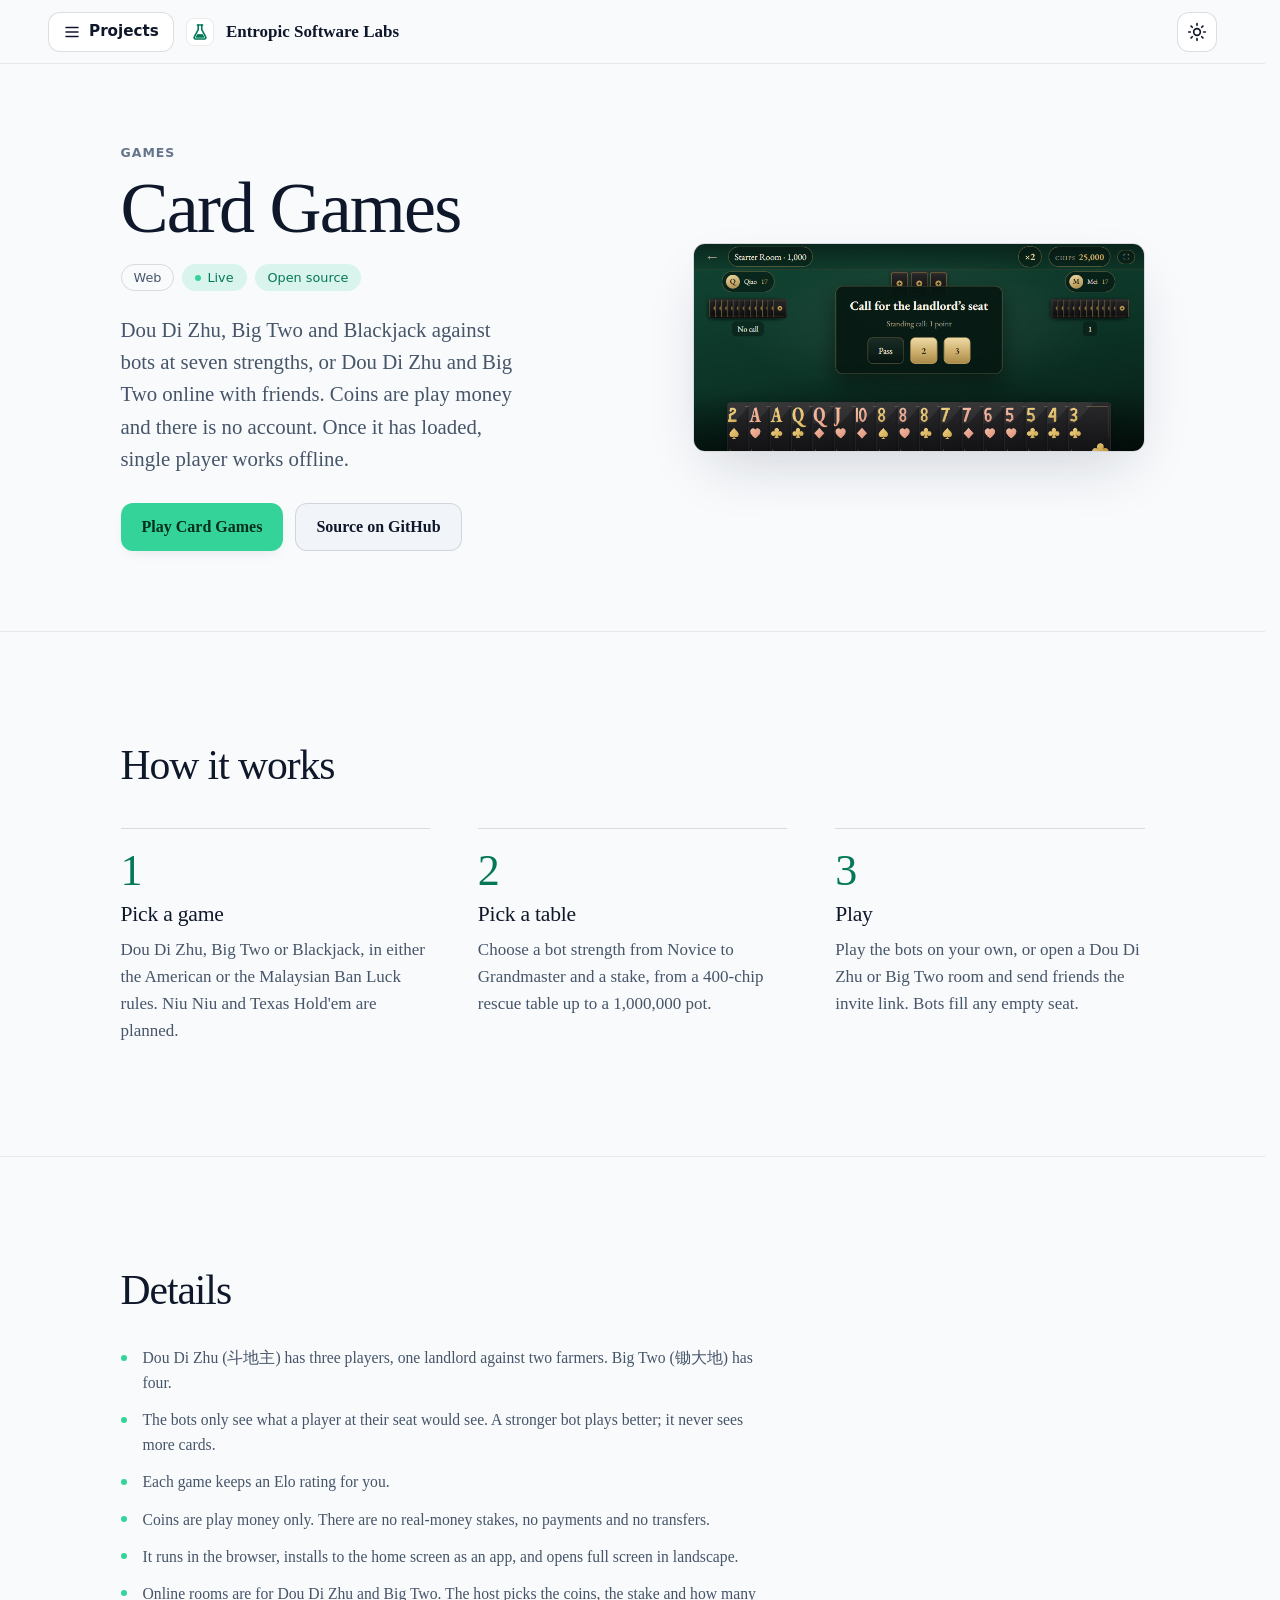
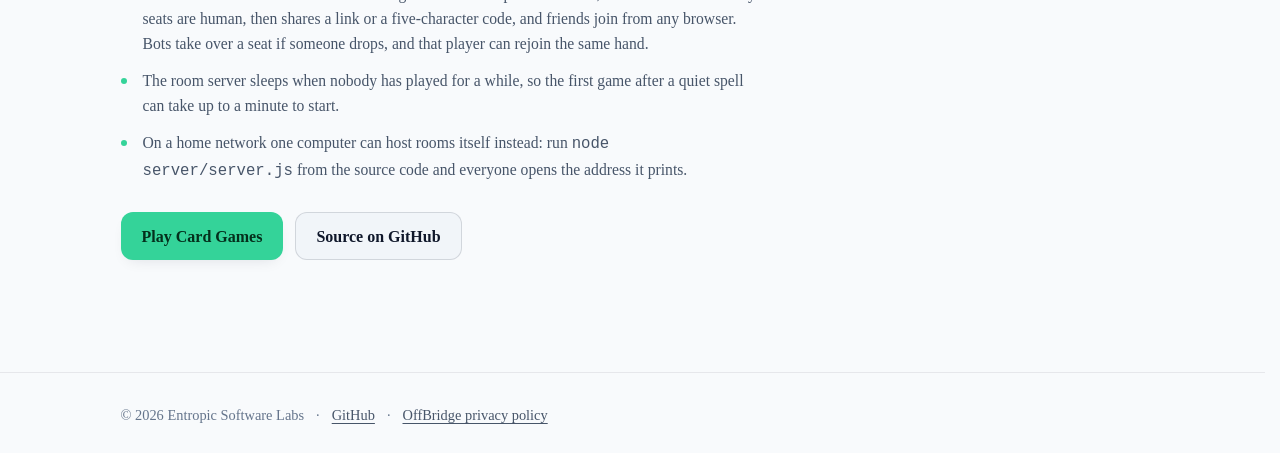
==== card-games/index.html @ dccf4ad2 "Add Projects drawer, source badges and MIF Finance page The topbar's four hardcoded app links are re" ====
<!doctype html>
<html lang="en">
<head>
  <meta charset="utf-8">
  <meta name="viewport" content="width=device-width, initial-scale=1">
  <title>Card Games &middot; Entropic Software Labs</title>
  <meta name="description" content="Card Games is a web app with Dou Di Zhu, Big Two and Blackjack against bots at seven strengths, plus online rooms for Dou Di Zhu and Big Two. Play-money coins, no account, and it installs to your home screen.">
  <meta name="color-scheme" content="dark light">
  <meta name="theme-color" content="#141414" media="(prefers-color-scheme: dark)">
  <meta name="theme-color" content="#F8FAFC" media="(prefers-color-scheme: light)">
  <link rel="canonical" href="https://entropicsoftwarelabs.com/card-games/">
  <meta property="og:title" content="Card Games &middot; Entropic Software Labs">
  <meta property="og:description" content="Dou Di Zhu, Big Two and Blackjack against bots, or online with friends. Play-money coins and no account.">
  <meta property="og:url" content="https://entropicsoftwarelabs.com/card-games/">
  <link rel="icon" href="/assets/favicon.svg?v=2" type="image/svg+xml">
  <script src="/js/theme.js"></script>
  <link rel="stylesheet" href="/css/site.css">
  <script src="/js/site.js" defer></script>
  <script src="/js/nav.js" defer></script>
</head>
<body>
  <a class="skip-link" href="#content">Skip to content</a>
  <div class="topbar">
    <div class="container topbar-inner">
      <a class="menu-btn" id="menu-btn" href="/#apps">
        <svg viewBox="0 0 24 24" fill="none" stroke="currentColor" stroke-width="2" stroke-linecap="round" stroke-linejoin="round" aria-hidden="true" focusable="false"><path d="M4 6h16M4 12h16M4 18h16"/></svg>
        <span class="menu-label">Projects</span>
      </a>
      <a class="brand" href="/">
        <span class="mark" aria-hidden="true">
          <svg viewBox="76 82 360 360" fill="none" stroke="currentColor" stroke-width="36" stroke-linecap="round" stroke-linejoin="round" focusable="false">
            <mask id="mark-liquid"><path d="M216 104v104L128 372a32 32 0 0 0 28 48h200a32 32 0 0 0 28-48L296 208V104z" fill="#fff" stroke="none"/><path d="M216 104v104L128 372a32 32 0 0 0 28 48h200a32 32 0 0 0 28-48L296 208V104" stroke="#000" stroke-width="60"/></mask>
            <rect x="0" y="310" width="512" height="202" fill="currentColor" stroke="none" mask="url(#mark-liquid)"/>
            <path d="M216 104v104L128 372a32 32 0 0 0 28 48h200a32 32 0 0 0 28-48L296 208V104"/>
            <path d="M196 104h120"/>
          </svg>
        </span>
        <span class="brand-text"><span class="brand-short">Entropic</span><span class="brand-rest"> Software Labs</span></span>
      </a>
      <div class="topbar-actions">
        <button class="theme-toggle" id="theme-toggle" type="button" aria-label="Switch to light theme">
          <svg class="icon-sun on-light" viewBox="0 0 24 24" fill="none" stroke="currentColor" stroke-width="2" stroke-linecap="round" stroke-linejoin="round" aria-hidden="true" focusable="false">
            <circle cx="12" cy="12" r="4"/>
            <path d="M12 2v2M12 20v2M4.93 4.93l1.41 1.41M17.66 17.66l1.41 1.41M2 12h2M20 12h2M4.93 19.07l1.41-1.41M17.66 6.34l1.41-1.41"/>
          </svg>
          <svg class="icon-moon on-dark" viewBox="0 0 24 24" fill="none" stroke="currentColor" stroke-width="2" stroke-linecap="round" stroke-linejoin="round" aria-hidden="true" focusable="false">
            <path d="M21 12.8A9 9 0 1 1 11.2 3a7 7 0 0 0 9.8 9.8z"/>
          </svg>
        </button>
      </div>
    </div>
  </div>

  <header class="hero product-hero" id="content">
    <div class="container">
      <div class="project-text">
        <span class="cat-label">Games</span>
        <h1>Card Games</h1>
        <div class="chips">
          <span class="chip">Web</span>
          <span class="chip chip-status chip-live">Live</span>
          <a class="chip chip-status chip-link" href="https://github.com/josephting1105123/Card-Games" rel="noopener">Open source</a>
        </div>
        <p class="lead">Dou Di Zhu, Big Two and Blackjack against bots at seven strengths, or Dou Di Zhu and Big Two online with friends. Coins are play money and there is no account. Once it has loaded, single player works offline.</p>
        <div class="actions">
          <a class="btn btn-primary" href="https://josephting1105123.github.io/Card-Games/" rel="noopener">Play Card Games</a>
          <a class="btn btn-secondary" href="https://github.com/josephting1105123/Card-Games" rel="noopener">Source on GitHub</a>
        </div>
      </div>
      <div class="media media-landscape">
        <img class="landscape-shot" src="/assets/shots/card-games-table.png" width="844" height="390" alt="A Dou Di Zhu hand at phone size: the bid panel over the felt, two opponents' card backs and the player's 17 cards">
      </div>
    </div>
  </header>

  <main>
    <section class="steps">
      <div class="container">
        <h2>How it works</h2>
        <ol class="steps-list">
          <li>
            <h3>Pick a game</h3>
            <p>Dou Di Zhu, Big Two or Blackjack, in either the American or the Malaysian Ban Luck rules. Niu Niu and Texas Hold'em are planned.</p>
          </li>
          <li>
            <h3>Pick a table</h3>
            <p>Choose a bot strength from Novice to Grandmaster and a stake, from a 400-chip rescue table up to a 1,000,000 pot.</p>
          </li>
          <li>
            <h3>Play</h3>
            <p>Play the bots on your own, or open a Dou Di Zhu or Big Two room and send friends the invite link. Bots fill any empty seat.</p>
          </li>
        </ol>
      </div>
    </section>

    <section class="detail">
      <div class="container">
        <h2>Details</h2>
        <ul class="facts">
          <li>Dou Di Zhu (斗地主) has three players, one landlord against two farmers. Big Two (锄大地) has four.</li>
          <li>The bots only see what a player at their seat would see. A stronger bot plays better; it never sees more cards.</li>
          <li>Each game keeps an Elo rating for you.</li>
          <li>Coins are play money only. There are no real-money stakes, no payments and no transfers.</li>
          <li>It runs in the browser, installs to the home screen as an app, and opens full screen in landscape.</li>
          <li>Online rooms are for Dou Di Zhu and Big Two. The host picks the coins, the stake and how many seats are human, then shares a link or a five-character code, and friends join from any browser. Bots take over a seat if someone drops, and that player can rejoin the same hand.</li>
          <li>The room server sleeps when nobody has played for a while, so the first game after a quiet spell can take up to a minute to start.</li>
          <li>On a home network one computer can host rooms itself instead: run <code>node server/server.js</code> from the source code and everyone opens the address it prints.</li>
        </ul>
        <div class="actions">
          <a class="btn btn-primary" href="https://josephting1105123.github.io/Card-Games/" rel="noopener">Play Card Games</a>
          <a class="btn btn-secondary" href="https://github.com/josephting1105123/Card-Games" rel="noopener">Source on GitHub</a>
        </div>
      </div>
    </section>
  </main>

  <footer class="footer">
    <div class="container footer-inner">
      <p>&copy; <span id="year">2026</span> Entropic Software Labs</p>
      <span aria-hidden="true">&middot;</span>
      <a href="https://github.com/josephting1105123" rel="noopener">GitHub</a>
      <span aria-hidden="true">&middot;</span>
      <a href="https://offbridge.app/privacy.html" rel="noopener">OffBridge privacy policy</a>
    </div>
  </footer>
</body>
</html>
---- css/site.css ----
/* Entropic Software Labs. Tokens match offbridge.app: dark first, light by OS or toggle. */

:root {
  color-scheme: dark;
  --bg: #141414;
  --card: #1F1F1F;
  --surface: #2A2A2A;
  --text: #F5F5F5;
  --text-2: #A3A3A3;
  --text-3: #909090;
  --hairline: rgba(255, 255, 255, .08);
  --hairline-strong: rgba(255, 255, 255, .14);
  --accent: #22C55E;
  --accent-text: #4ADE88;
  --accent-on: #06210F;
  --accent-muted: rgba(34, 197, 94, .14);
  --warn: #FBBF24;
  --shadow-btn: 0 6px 16px -8px rgba(0, 0, 0, .55);
  --shadow-shot: 0 24px 60px -16px rgba(0, 0, 0, .7);

  --r-sm: 8px;
  --r-md: 12px;
  --r-lg: 16px;
  --r-pill: 999px;
  --gutter: clamp(16px, 5vw, 48px);
  --section: clamp(4rem, 3rem + 5vw, 7rem);
  --serif: "Noto Serif", Georgia, "Times New Roman", Times, "Liberation Serif", serif;
  --sans: system-ui, -apple-system, "Segoe UI", Roboto, "Helvetica Neue", Arial, sans-serif;
}

@media (prefers-color-scheme: light) {
  :root:not([data-theme="dark"]) {
    color-scheme: light;
    --bg: #F8FAFC;
    --card: #FFFFFF;
    --surface: #F1F5F9;
    --text: #0F172A;
    --text-2: #475569;
    --text-3: #64748B;
    --hairline: rgba(15, 23, 42, .08);
    --hairline-strong: rgba(15, 23, 42, .14);
    --accent: #34D399;
    --accent-text: #047857;
    --accent-on: #042F1C;
    --accent-muted: rgba(52, 211, 153, .16);
    --warn: #B45309;
    --shadow-btn: 0 6px 16px -8px rgba(15, 23, 42, .14);
    --shadow-shot: 0 24px 60px -16px rgba(15, 23, 42, .18);
  }
}

:root[data-theme="light"] {
  color-scheme: light;
  --bg: #F8FAFC;
  --card: #FFFFFF;
  --surface: #F1F5F9;
  --text: #0F172A;
  --text-2: #475569;
  --text-3: #64748B;
  --hairline: rgba(15, 23, 42, .08);
  --hairline-strong: rgba(15, 23, 42, .14);
  --accent: #34D399;
  --accent-text: #047857;
  --accent-on: #042F1C;
  --accent-muted: rgba(52, 211, 153, .16);
  --warn: #B45309;
  --shadow-btn: 0 6px 16px -8px rgba(15, 23, 42, .14);
  --shadow-shot: 0 24px 60px -16px rgba(15, 23, 42, .18);
}

/* Theme-dependent elements: show only the one that matches the active theme. */
.on-dark { display: block; }
.on-light { display: none; }

@media (prefers-color-scheme: light) {
  :root:not([data-theme="dark"]) .on-dark { display: none; }
  :root:not([data-theme="dark"]) .on-light { display: block; }
}

:root[data-theme="light"] .on-dark { display: none; }
:root[data-theme="light"] .on-light { display: block; }

/* Base */
*, *::before, *::after { box-sizing: border-box; }

html {
  -webkit-text-size-adjust: 100%;
  text-size-adjust: 100%;
  scrollbar-color: var(--surface) var(--bg);
  scrollbar-gutter: stable;
}

::selection {
  background: var(--accent);
  color: var(--accent-on);
}

@media (prefers-reduced-motion: no-preference) {
  html { scroll-behavior: smooth; }
}

body {
  margin: 0;
  background: var(--bg);
  color: var(--text);
  font-family: var(--serif);
  font-size: 17px;
  line-height: 1.6;
  overflow-x: hidden;
  -webkit-font-smoothing: antialiased;
}

img, svg { max-width: 100%; }
img { height: auto; }

h1, h2, h3 {
  margin: 0;
  font-weight: 400;
  letter-spacing: -0.025em;
  line-height: 1.05;
}

h1 { font-size: clamp(2.4rem, 1.2rem + 5vw, 4.5rem); }
h2 { font-size: clamp(1.8rem, 1.3rem + 2vw, 2.6rem); }

p { margin: 0; }

a {
  color: var(--accent-text);
  text-underline-offset: 3px;
}

:focus-visible {
  outline: 2px solid var(--accent-text);
  outline-offset: 2px;
}

.container {
  width: 100%;
  max-width: 1120px;
  margin-inline: auto;
  padding-inline: var(--gutter);
}

.sr-only {
  position: absolute;
  width: 1px;
  height: 1px;
  margin: -1px;
  padding: 0;
  overflow: hidden;
  clip: rect(0, 0, 0, 0);
  white-space: nowrap;
  border: 0;
}

/* Top bar */
.topbar {
  position: sticky;
  top: 0;
  z-index: 10;
  height: 64px;
  background: var(--bg);
  border-bottom: 1px solid var(--hairline);
}

.topbar-inner {
  height: 100%;
  display: flex;
  align-items: center;
  justify-content: space-between;
  gap: 12px;
}

/* The bar spans the window; content below stays at 1120px. */
.topbar-inner.container { max-width: none; }

.brand {
  display: inline-flex;
  align-items: center;
  gap: 12px;
  min-height: 44px;
  margin-right: auto;
  color: var(--text);
  text-decoration: none;
  font-weight: 700;
  white-space: nowrap;
}

.mark {
  width: 28px;
  height: 28px;
  flex: none;
  display: inline-flex;
  align-items: center;
  justify-content: center;
  background: var(--card);
  border: 1px solid var(--hairline);
  border-radius: var(--r-sm);
  color: var(--accent-text);
}

.mark svg { width: 16px; height: 16px; display: block; }

/* The wordmark shortens on narrow phones, where the menu button and theme toggle leave no room for it. */
@media (max-width: 519px) {
  .brand-rest { display: none; }
}

.topbar-actions {
  display: flex;
  align-items: center;
  gap: 4px;
}

/* Skip link: first focusable thing on the page. */
.skip-link {
  position: absolute;
  left: 12px;
  top: -100px;
  z-index: 20;
  padding: 10px 16px;
  background: var(--card);
  color: var(--text);
  border: 1px solid var(--hairline-strong);
  border-radius: var(--r-md);
  font-family: var(--sans);
  text-decoration: none;
}

.skip-link:focus { top: 12px; }

/* Menu button: opens the Projects drawer (js/nav.js), or follows its link to /#apps without JS. */
.menu-btn {
  position: relative;
  display: inline-flex;
  align-items: center;
  gap: 8px;
  min-height: 40px;
  padding: 0 14px;
  background: var(--card);
  color: var(--text);
  border: 1px solid var(--hairline-strong);
  border-radius: var(--r-md);
  font-family: var(--sans);
  font-size: .95rem;
  font-weight: 600;
  text-decoration: none;
}

/* Extends the hit area to 44px without changing the 40px look. */
.menu-btn::before {
  content: "";
  position: absolute;
  inset: -2px;
}

.menu-btn:hover { background: var(--surface); }

.menu-btn svg {
  width: 18px;
  height: 18px;
  flex: none;
}

@media (max-width: 519px) {
  .menu-btn {
    width: 40px;
    padding: 0;
    justify-content: center;
  }

  /* Visually hidden, still the accessible name. */
  .menu-label {
    position: absolute;
    width: 1px;
    height: 1px;
    margin: -1px;
    padding: 0;
    overflow: hidden;
    clip: rect(0, 0, 0, 0);
    white-space: nowrap;
    border: 0;
  }
}

.theme-toggle {
  position: relative;
  width: 40px;
  height: 40px;
  padding: 0;
  display: inline-flex;
  align-items: center;
  justify-content: center;
  background: var(--card);
  color: var(--text);
  border: 1px solid var(--hairline-strong);
  border-radius: var(--r-md);
  cursor: pointer;
}

/* Extends the hit area to 44px without changing the 40px look. */
.theme-toggle::before {
  content: "";
  position: absolute;
  inset: -2px;
}

.theme-toggle:hover { background: var(--surface); }

.theme-toggle svg {
  width: 20px;
  height: 20px;
}

/* Projects drawer: built by js/nav.js. */
html.drawer-open body { overflow: hidden; }

dialog.drawer {
  position: fixed;
  inset: 0 auto 0 0;
  margin: 0;
  width: min(360px, calc(100vw - 48px));
  height: 100%;
  max-height: none;
  max-width: none;
  padding: 0;
  border: 0;
  border-right: 1px solid var(--hairline-strong);
  background: var(--bg);
  color: var(--text);
  transform: translateX(-100%);
  transition: transform 280ms cubic-bezier(.16, 1, .3, 1);
  overflow-y: auto;
  overscroll-behavior: contain;
}

dialog.drawer[open] {
  display: flex;
  flex-direction: column;
}

.drawer.open { transform: none; }

.drawer::backdrop {
  background: rgba(0, 0, 0, .55);
  opacity: 0;
  transition: opacity 280ms;
}

.drawer.open::backdrop { opacity: 1; }

.drawer-head {
  display: flex;
  align-items: center;
  justify-content: space-between;
  padding: 16px 20px;
  border-bottom: 1px solid var(--hairline);
}

.drawer-head h2 { font-size: 1.5rem; }

.drawer-close {
  position: relative;
  width: 40px;
  height: 40px;
  padding: 0;
  display: inline-flex;
  align-items: center;
  justify-content: center;
  background: var(--card);
  color: var(--text);
  border: 1px solid var(--hairline-strong);
  border-radius: var(--r-md);
  cursor: pointer;
}

.drawer-close::before {
  content: "";
  position: absolute;
  inset: -2px;
}

.drawer-close:hover { background: var(--surface); }

.drawer-close svg {
  width: 20px;
  height: 20px;
}

/* Category / Platform switch: the thumb slides with data-view, no JS needed for the motion. */
.view-switch {
  position: relative;
  display: grid;
  grid-template-columns: 1fr 1fr;
  margin: 16px 20px 4px;
  padding: 4px;
  background: var(--surface);
  border-radius: var(--r-pill);
}

.view-switch::before {
  content: "";
  position: absolute;
  top: 4px;
  bottom: 4px;
  left: 4px;
  width: calc(50% - 4px);
  background: var(--card);
  border: 1px solid var(--hairline-strong);
  border-radius: var(--r-pill);
  transition: transform 250ms cubic-bezier(.16, 1, .3, 1);
}

.view-switch[data-view="platform"]::before { transform: translateX(100%); }

.view-switch button {
  position: relative;
  z-index: 1;
  min-height: 36px;
  border: 0;
  background: transparent;
  color: var(--text-2);
  font: 600 .9rem var(--sans);
  border-radius: var(--r-pill);
  cursor: pointer;
}

.view-switch button[aria-pressed="true"] { color: var(--text); }

.drawer-groups {
  flex: 1;
  padding: 0 12px 16px;
}

.drawer-group h3 {
  margin: 20px 8px 6px;
  font: 600 .75rem/1.4 var(--sans);
  text-transform: uppercase;
  letter-spacing: .08em;
  color: var(--text-3);
}

.drawer-group ul {
  list-style: none;
  margin: 0;
  padding: 0;
}

.drawer-link {
  display: grid;
  grid-template-columns: 1fr auto;
  column-gap: 10px;
  align-items: center;
  padding: 10px 12px;
  border-radius: var(--r-md);
  color: var(--text);
  text-decoration: none;
}

.drawer-name {
  display: inline-flex;
  align-items: center;
  gap: 6px;
  font-size: 1.1rem;
  line-height: 1.3;
}

.drawer-name svg {
  width: 12px;
  height: 12px;
  flex: none;
}

.drawer-meta {
  grid-column: 1;
  font: .8rem var(--sans);
  color: var(--text-3);
}

.drawer-link .src-badge {
  grid-column: 2;
  grid-row: 1 / span 2;
}

a.drawer-link:hover { background: var(--surface); }

.drawer-link[aria-current="page"] { background: var(--accent-muted); }

.drawer-link.is-soon { color: var(--text-2); }

.src-badge {
  font: 600 .72rem/1.5 var(--sans);
  padding: 1px 8px;
  border-radius: var(--r-pill);
  white-space: nowrap;
}

.src-open {
  background: var(--accent-muted);
  color: var(--accent-text);
}

.src-closed {
  background: var(--surface);
  color: var(--text-2);
  border: 1px solid var(--hairline-strong);
}

.drawer-foot {
  padding: 16px 20px;
  border-top: 1px solid var(--hairline);
}

.drawer-all {
  display: inline-flex;
  align-items: center;
  min-height: 44px;
  color: var(--accent-text);
  font-family: var(--sans);
}

/* Hero */
.hero {
  position: relative;
  overflow: hidden;
  isolation: isolate;
  padding-block: clamp(3rem, 2rem + 5vw, 6rem) clamp(2.5rem, 2rem + 3vw, 4.5rem);
}

.hero .container {
  position: relative;
  z-index: 1;
}

/* Home hero: centered, fills the first screen. */
.hero-home {
  min-height: calc(100svh - 64px);
  display: flex;
  flex-direction: column;
  justify-content: center;
  text-align: center;
}

.hero-mark {
  display: flex;
  width: 56px;
  height: 56px;
  margin: 0 auto 2rem;
  border-radius: var(--r-md);
}

.hero-mark svg { width: 28px; height: 28px; }

.hero-home h1 {
  max-width: 18ch;
  margin-inline: auto;
  font-size: clamp(2.6rem, 1.4rem + 5.2vw, 5.25rem);
  letter-spacing: -0.03em;
  text-wrap: balance;
}

.hero-home .lead {
  max-width: 40ch;
  margin-inline: auto;
}

.hero-home .actions { justify-content: center; }

/* Typed headline: js/site.js wraps each character in .tc and moves the caret. */
.typed { position: relative; }

/* Hidden until js/site.js splits it into characters. The delayed animation is a failsafe if the script never runs. */
.motion .typed-text:not(.split) {
  opacity: 0;
  animation: esl-show 0s linear 2.5s forwards;
}

@keyframes esl-show {
  to { opacity: 1; }
}

.tw { white-space: nowrap; }

.motion .tc { opacity: 0; }

.motion .tc.on {
  opacity: 1;
  transition: opacity 80ms linear;
}

.typed-caret {
  position: absolute;
  top: 0;
  left: 0;
  width: 0.08em;
  height: 0.9em;
  background: var(--accent);
  transform: translate(var(--cx, 0px), var(--cy, 0px));
  pointer-events: none;
  animation: esl-blink 1s steps(1) infinite;
}

.typed-caret.typing { animation: none; }

.typed-caret.gone {
  animation: none;
  opacity: 0;
  transition: opacity 500ms ease;
}

@keyframes esl-blink {
  50% { opacity: 0; }
}

/* Entropy field: canvas drawn by js/field.js, fades out toward the bottom edge. */
canvas.field {
  position: absolute;
  inset: 0;
  width: 100%;
  height: 100%;
  z-index: 0;
  display: block;
  pointer-events: none;
  -webkit-mask-image: linear-gradient(to bottom, #000 70%, transparent);
  mask-image: linear-gradient(to bottom, #000 70%, transparent);
}

/* Hero intro: the lead settles in once the headline is being typed. */
@keyframes esl-rise {
  from { opacity: .25; transform: translateY(14px); filter: blur(6px); }
  to { opacity: 1; transform: none; filter: none; }
}

@media (prefers-reduced-motion: no-preference) {
  .hero-home .lead {
    animation: esl-rise 900ms cubic-bezier(.16, 1, .3, 1) 1.2s both;
  }
}

.lead {
  margin-top: 1.5rem;
  max-width: 38ch;
  color: var(--text-2);
  font-size: clamp(1.05rem, .98rem + .45vw, 1.3rem);
  line-height: 1.55;
}

/* Home sections and product-page sections share one rhythm: a hairline, then generous space. */
.statement,
.principles,
.steps,
.detail,
.apps {
  padding-block: var(--section);
  border-top: 1px solid var(--hairline);
}

.statement p {
  max-width: 30ch;
  font-size: clamp(1.6rem, 1rem + 2.6vw, 3rem);
  line-height: 1.25;
  letter-spacing: -0.015em;
}

.motion .fill .fw {
  color: var(--text-3);
  transition: color 200ms;
}

.motion .fill .fw.lit { color: var(--text); }

.principles-list,
.steps-list {
  list-style: none;
  margin: 2.5rem 0 0;
  padding: 0;
  display: grid;
  grid-template-columns: minmax(0, 1fr);
  gap: clamp(1.5rem, 4vw, 3rem);
}

.principles-list li,
.steps-list li {
  min-width: 0;
  padding-top: 1.25rem;
  border-top: 1px solid var(--hairline-strong);
}

.principles h3,
.steps h3 {
  font-size: 1.35rem;
  letter-spacing: -0.01em;
  line-height: 1.25;
}

.principles li p,
.steps li p {
  margin-top: 0.5rem;
  color: var(--text-2);
}

.steps-list { counter-reset: step; }

.steps-list li { counter-increment: step; }

.steps-list li::before {
  content: counter(step);
  display: block;
  margin-bottom: 0.5rem;
  color: var(--accent-text);
  font-size: 2.75rem;
  font-weight: 400;
  line-height: 1;
}

.detail .facts {
  max-width: 40rem;
  margin-top: 2rem;
}

/* Apps */
.apps {
  padding-bottom: 0;
  scroll-margin-top: 64px;
}

.apps .project:first-of-type {
  padding-top: clamp(2rem, 1.5rem + 2vw, 3rem);
  border-top: 0;
}

.project-name {
  font-size: clamp(1.8rem, 1.3rem + 2vw, 2.6rem);
}

/* Product hero: text left, media right. */
.product-hero {
  overflow: visible;
  padding-block: clamp(2.5rem, 2rem + 4vw, 5rem);
}

.product-hero .container {
  display: grid;
  grid-template-columns: minmax(0, 1fr);
  gap: 2.5rem;
  align-items: center;
}

.product-hero .lead { margin-top: 0; }

/* Projects */
.project {
  display: grid;
  grid-template-columns: minmax(0, 1fr);
  gap: 2.5rem;
  padding-block: var(--section);
  border-top: 1px solid var(--hairline);
  scroll-margin-top: 64px;
}

.project-text { min-width: 0; max-width: 34rem; }

/* Text-only card for a project that is not out yet. */
.project-soon {
  padding-block: clamp(2.5rem, 2rem + 3vw, 4rem);
  border-top: 1px solid var(--hairline);
  max-width: 34rem;
}

.project-soon p { color: var(--text-2); }

.chips {
  display: flex;
  flex-wrap: wrap;
  gap: 8px;
  margin: 1.1rem 0 1.4rem;
}

.chip {
  display: inline-flex;
  align-items: center;
  padding: 3px 12px;
  border: 1px solid var(--hairline-strong);
  border-radius: var(--r-pill);
  color: var(--text-2);
  font-family: var(--sans);
  font-size: 0.8rem;
  font-weight: 500;
  line-height: 1.5;
}

.chip-status {
  background: var(--accent-muted);
  border-color: transparent;
  color: var(--accent-text);
}

.chip-warn {
  background: var(--surface);
  border-color: transparent;
  color: var(--warn);
}

.chip-link { text-decoration: none; }
.chip-link:hover { color: var(--text); }

.chip-closed {
  background: var(--surface);
  border-color: var(--hairline-strong);
  color: var(--text-2);
}

.chip-soon {
  background: var(--surface);
  border-color: transparent;
  color: var(--warn);
}

/* Small category label above a project name. */
.cat-label {
  display: block;
  margin-bottom: .6rem;
  font-family: var(--sans);
  font-size: .78rem;
  font-weight: 600;
  line-height: 1.4;
  text-transform: uppercase;
  letter-spacing: .08em;
  color: var(--text-3);
}

.project .project-text > p:not(.small) { font-size: 1.05rem; }

.facts {
  list-style: none;
  margin: 1.5rem 0 0;
  padding: 0;
  display: grid;
  gap: 0.75rem;
  color: var(--text-2);
}

.facts li {
  position: relative;
  padding-left: 22px;
  font-size: 0.98rem;
}

.facts li::before {
  content: "";
  position: absolute;
  left: 0;
  top: calc(0.8em - 3px);
  width: 6px;
  height: 6px;
  border-radius: 50%;
  background: var(--accent);
}

.small {
  margin-top: 1.5rem;
  color: var(--text-3);
  font-size: 0.9rem;
}

.actions {
  display: flex;
  flex-wrap: wrap;
  gap: 12px;
  margin-top: 1.75rem;
}

.actions:empty { display: none; }

/* Buttons */
.btn {
  display: inline-flex;
  align-items: center;
  justify-content: center;
  min-height: 48px;
  padding: 0 20px;
  border: 1px solid transparent;
  border-radius: var(--r-md);
  font-family: inherit;
  font-size: 1rem;
  font-weight: 700;
  line-height: 1.2;
  text-align: center;
  text-decoration: none;
  cursor: pointer;
  transition: transform .12s ease, filter .12s ease, background-color .12s ease;
}

.btn-primary {
  background: var(--accent);
  color: var(--accent-on);
  box-shadow: var(--shadow-btn);
}

.btn-primary:hover { filter: brightness(1.06); }
.btn-primary:active { transform: scale(.97); }

.btn-secondary {
  background: var(--surface);
  color: var(--text);
  border-color: var(--hairline-strong);
}

.btn-secondary:hover { filter: brightness(1.06); }
.btn-secondary:active { transform: scale(.97); }

/* Media */
.media { min-width: 0; }

/* OffBridge: Windows window with the Android screen over its lower-right corner. */
.media-offbridge {
  position: relative;
  width: 100%;
  aspect-ratio: 100 / 95;
}

.shot-win {
  position: absolute;
  top: 0;
  left: 0;
  width: 88%;
  height: auto;
  border: 1px solid var(--hairline);
  border-radius: var(--r-md);
  box-shadow: var(--shadow-shot);
}

.shot-phone {
  position: absolute;
  right: 0;
  bottom: 0;
  width: 34%;
  height: auto;
  border: 1px solid var(--hairline-strong);
  border-radius: 18px;
  box-shadow: var(--shadow-shot);
}

/* Quick Vote: phone frame. */
.media-phone { display: flex; justify-content: center; }

.phone-shot {
  width: 100%;
  max-width: 300px;
  aspect-ratio: 1080 / 2280;
  object-fit: cover;
  object-position: top;
  border: 1px solid var(--hairline-strong);
  border-radius: 28px;
  box-shadow: var(--shadow-shot);
}

/* Card Games: a phone-landscape screenshot, so it sits wide rather than tall. */
.media-landscape { display: flex; justify-content: center; }

.landscape-shot {
  width: 100%;
  height: auto;
  aspect-ratio: 844 / 390;
  border: 1px solid var(--hairline-strong);
  border-radius: var(--r-md);
  box-shadow: var(--shadow-shot);
}

/* Footer */
.footer {
  border-top: 1px solid var(--hairline);
  color: var(--text-3);
  font-size: 0.9rem;
}

.footer-inner {
  display: flex;
  flex-wrap: wrap;
  align-items: center;
  gap: 0 12px;
  padding-block: 20px;
}

.footer a {
  display: inline-flex;
  align-items: center;
  min-height: 44px;
  color: var(--text-2);
}

.footer a:hover { color: var(--text); }

/* 404 */
.notfound {
  padding-block: clamp(4rem, 3rem + 8vw, 9rem);
  min-height: calc(100vh - 64px - 90px);
}

.notfound p { margin: 1.25rem 0 2rem; color: var(--text-2); font-size: 1.15rem; }

/* Live chip: a status dot with a slow ring. No offset shadow here, it is a status mark. */
.chip-live {
  display: inline-flex;
  align-items: center;
  gap: 6px;
}

.chip-live::before {
  content: "";
  width: 6px;
  height: 6px;
  border-radius: 50%;
  background: var(--accent);
}

@keyframes esl-pulse {
  from { box-shadow: 0 0 0 0 var(--accent-muted); }
  to { box-shadow: 0 0 0 6px transparent; }
}

@media (prefers-reduced-motion: no-preference) {
  .chip-live::before { animation: esl-pulse 2s ease-out infinite; }
}

/* Tilt: transform is set from js/site.js on fine pointers. */
.media {
  transform-style: preserve-3d;
  transition: transform 600ms cubic-bezier(.16, 1, .3, 1);
}

.media.tilting { transition: none; }

/* Scroll reveals. html.motion is added by js/site.js, so without JS everything stays fully visible.
   Start states are dimmed, never invisible. */
.motion .project-text {
  transition: opacity 700ms cubic-bezier(.16, 1, .3, 1), transform 700ms cubic-bezier(.16, 1, .3, 1);
  transition-delay: 120ms;
}

.motion .project-text:not(.in) {
  opacity: .35;
  transform: translateY(16px);
}

/* Principles and steps rise in, a beat apart. */
.motion .principles li,
.motion .steps-list li {
  transition: opacity 700ms cubic-bezier(.16, 1, .3, 1), transform 700ms cubic-bezier(.16, 1, .3, 1);
}

.motion .principles li:nth-child(2),
.motion .steps-list li:nth-child(2) { transition-delay: 80ms; }

.motion .principles li:nth-child(n+3),
.motion .steps-list li:nth-child(n+3) { transition-delay: 160ms; }

.motion .principles li:not(.in),
.motion .steps-list li:not(.in) {
  opacity: .35;
  transform: translateY(16px);
}

/* OffBridge: the phone joins the PC. */
.motion .media-offbridge .shot-win {
  transition: opacity 900ms cubic-bezier(.16, 1, .3, 1), transform 900ms cubic-bezier(.16, 1, .3, 1);
}

.motion .media-offbridge .shot-phone {
  transition: opacity 900ms cubic-bezier(.16, 1, .3, 1), transform 900ms cubic-bezier(.16, 1, .3, 1);
  transition-delay: 150ms;
}

.motion .media-offbridge.tilting .shot-phone { transition: none; }

.motion .media-offbridge:not(.in) .shot-phone {
  transform: translate(18%, 10%) rotate(4deg);
  opacity: .3;
}

.motion .media-offbridge:not(.in) .shot-win {
  opacity: .5;
  transform: scale(.97);
}

/* Quick Vote: the screen draws down from the top. The clip box is padded so the shadow is not cut off once revealed. */
.motion .media-phone .phone-shot {
  clip-path: inset(-40px -80px -120px -80px round 28px);
  transition: clip-path 1000ms cubic-bezier(.16, 1, .3, 1), opacity 1000ms cubic-bezier(.16, 1, .3, 1), transform 1000ms cubic-bezier(.16, 1, .3, 1);
}

.motion .media-phone:not(.in) .phone-shot {
  clip-path: inset(0 0 55% 0 round 28px);
  opacity: .5;
  transform: translateY(24px);
}

/* Card Games: the table rises into place. */
.motion .media-landscape .landscape-shot {
  transition: opacity 1000ms cubic-bezier(.16, 1, .3, 1), transform 1000ms cubic-bezier(.16, 1, .3, 1);
}

.motion .media-landscape:not(.in) .landscape-shot {
  opacity: .5;
  transform: translateY(24px);
}

/* Desktop: two columns, alternating sides */
@media (min-width: 900px) {
  .project {
    grid-template-columns: minmax(0, 1.1fr) minmax(0, 1fr);
    gap: clamp(2.5rem, 6vw, 5rem);
    align-items: center;
  }

  .project:nth-of-type(even) {
    grid-template-columns: minmax(0, 1fr) minmax(0, 1.1fr);
  }

  .project:nth-of-type(even) .media { order: 2; }

  .product-hero .container {
    grid-template-columns: minmax(0, 1.1fr) minmax(0, 1fr);
    gap: clamp(2.5rem, 6vw, 5rem);
  }

  .principles-list,
  .steps-list {
    grid-template-columns: repeat(3, minmax(0, 1fr));
  }
}

@media (prefers-reduced-motion: reduce) {
  *, *::before, *::after {
    transition: none !important;
    animation: none !important;
    scroll-behavior: auto !important;
  }

  .btn-primary:active, .btn-secondary:active { transform: none; }

  .drawer::backdrop { transition: none; }
}

/* The drawer moves focus to #apps after "All projects"; its links show their own ring. */
#apps:focus { outline: none; }
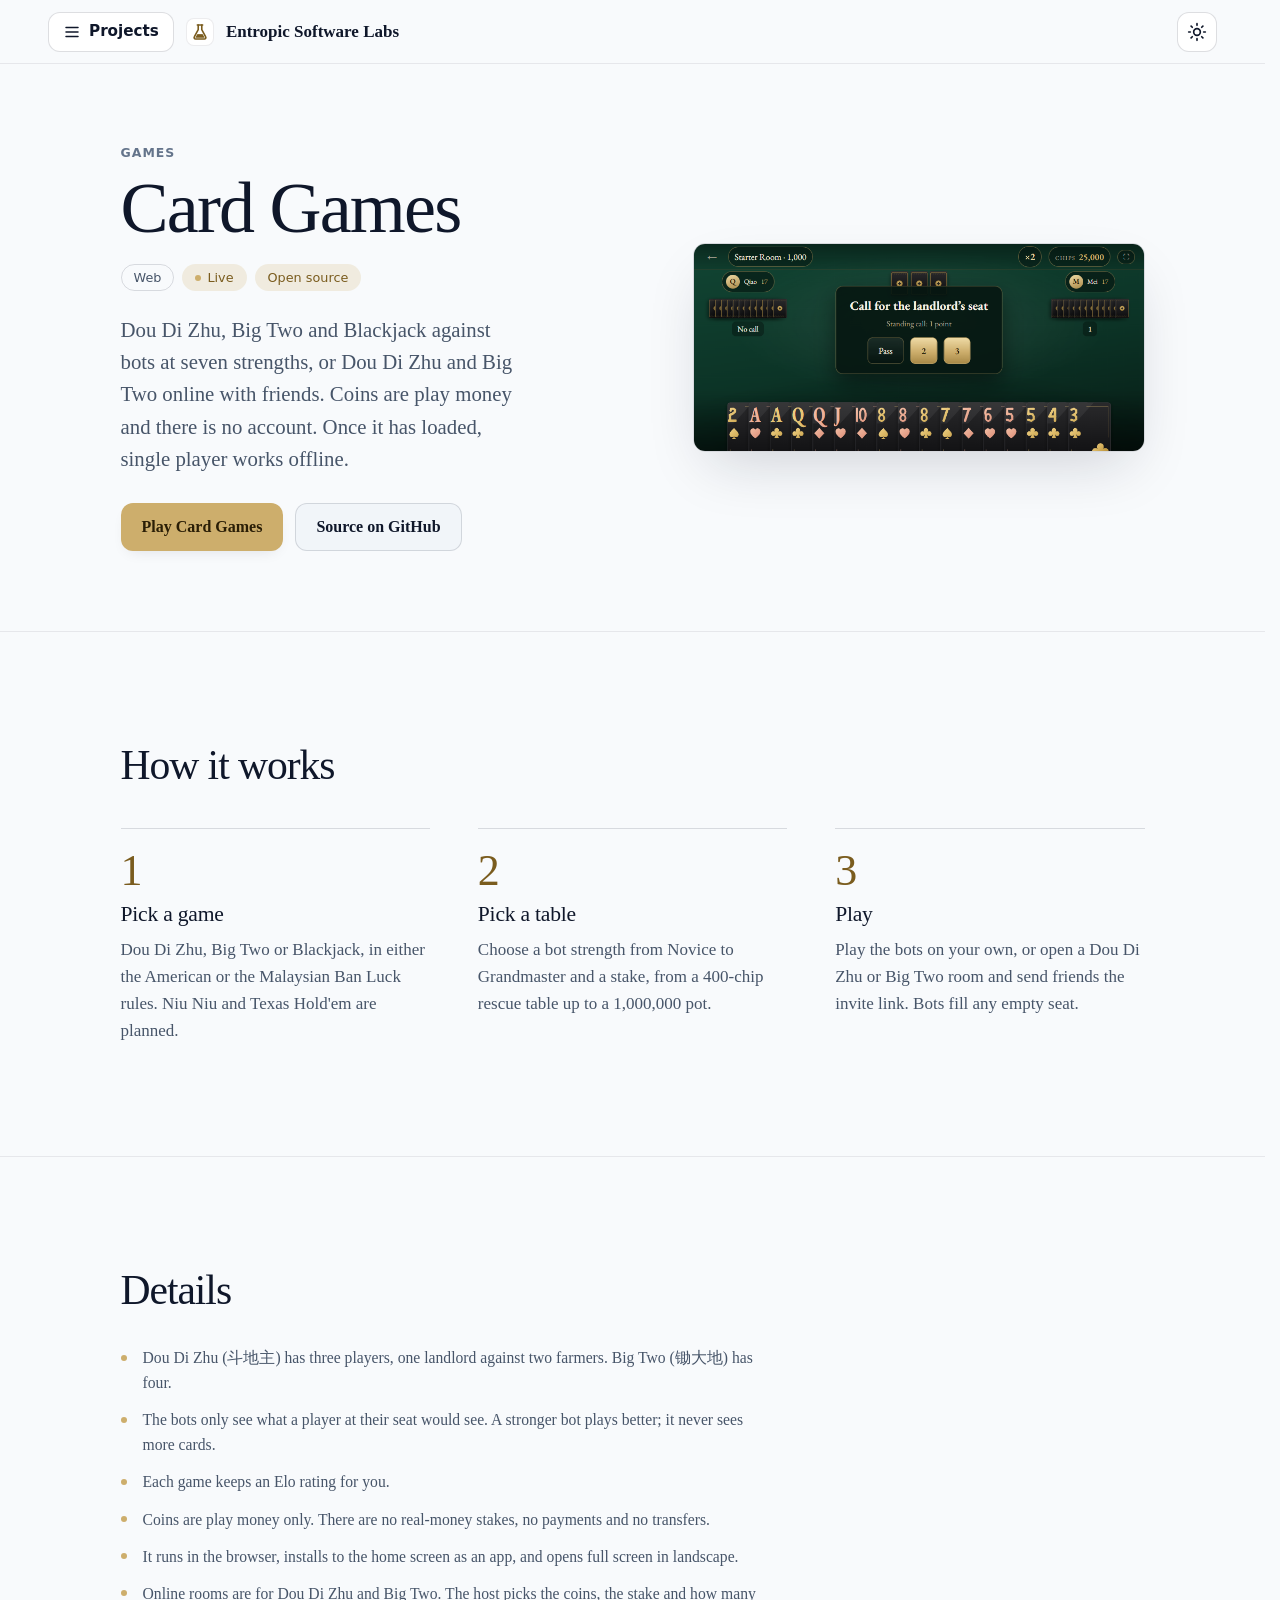
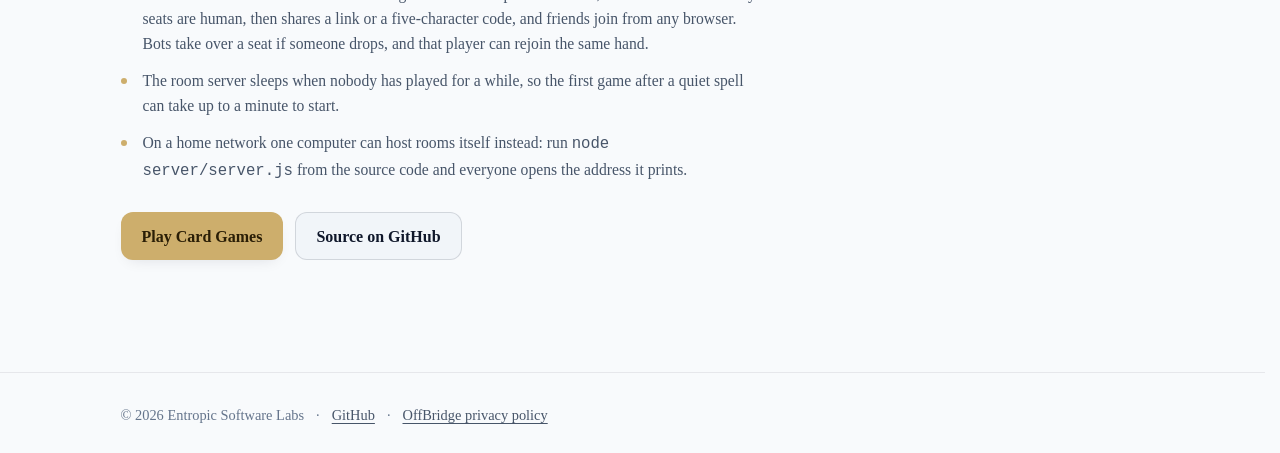
==== commit ea87c7fa: "Give each product page its own accent color Product pages all shared the studio green, so they looke" ====
--- a/card-games/index.html
+++ b/card-games/index.html
@@ -18,7 +18,7 @@
   <script src="/js/site.js" defer></script>
   <script src="/js/nav.js" defer></script>
 </head>
-<body>
+<body data-product="card-games">
   <a class="skip-link" href="#content">Skip to content</a>
   <div class="topbar">
     <div class="container topbar-inner">
--- a/css/site.css
+++ b/css/site.css
@@ -1131,6 +1131,95 @@
   }
 }
 
+/* Product accents. data-product on <body> (product pages) or on a homepage card swaps the accent tokens for
+   everything inside it. Each matches its app where the app has its own color: Schedule's indigo, Card Games'
+   brass on felt. Quick Vote and MIF Finance share the studio green in-app, so their pages take their own. */
+[data-product="schedule"] {
+  --accent: #818CF8;
+  --accent-text: #A5B4FC;
+  --accent-on: #1E1B4B;
+  --accent-muted: rgba(129, 140, 248, .16);
+}
+
+[data-product="card-games"] {
+  --accent: #CDAE6C;
+  --accent-text: #E3C98A;
+  --accent-on: #1A1408;
+  --accent-muted: rgba(205, 174, 108, .16);
+}
+
+[data-product="quick-vote"] {
+  --accent: #FB923C;
+  --accent-text: #FDBA74;
+  --accent-on: #2A1204;
+  --accent-muted: rgba(251, 146, 60, .16);
+}
+
+[data-product="mif-finance"] {
+  --accent: #60A5FA;
+  --accent-text: #93C5FD;
+  --accent-on: #0B1B36;
+  --accent-muted: rgba(96, 165, 250, .16);
+}
+
+@media (prefers-color-scheme: light) {
+  :root:not([data-theme="dark"]) [data-product="schedule"] {
+    --accent: #4F46E5;
+    --accent-text: #4338CA;
+    --accent-on: #FFFFFF;
+    --accent-muted: rgba(79, 70, 229, .12);
+  }
+
+  :root:not([data-theme="dark"]) [data-product="card-games"] {
+    --accent: #CDAE6C;
+    --accent-text: #7A5C1E;
+    --accent-on: #2A1E06;
+    --accent-muted: rgba(205, 174, 108, .2);
+  }
+
+  :root:not([data-theme="dark"]) [data-product="quick-vote"] {
+    --accent: #F97316;
+    --accent-text: #9A3412;
+    --accent-on: #2A1204;
+    --accent-muted: rgba(249, 115, 22, .14);
+  }
+
+  :root:not([data-theme="dark"]) [data-product="mif-finance"] {
+    --accent: #2563EB;
+    --accent-text: #1D4ED8;
+    --accent-on: #FFFFFF;
+    --accent-muted: rgba(37, 99, 235, .12);
+  }
+}
+
+:root[data-theme="light"] [data-product="schedule"] {
+  --accent: #4F46E5;
+  --accent-text: #4338CA;
+  --accent-on: #FFFFFF;
+  --accent-muted: rgba(79, 70, 229, .12);
+}
+
+:root[data-theme="light"] [data-product="card-games"] {
+  --accent: #CDAE6C;
+  --accent-text: #7A5C1E;
+  --accent-on: #2A1E06;
+  --accent-muted: rgba(205, 174, 108, .2);
+}
+
+:root[data-theme="light"] [data-product="quick-vote"] {
+  --accent: #F97316;
+  --accent-text: #9A3412;
+  --accent-on: #2A1204;
+  --accent-muted: rgba(249, 115, 22, .14);
+}
+
+:root[data-theme="light"] [data-product="mif-finance"] {
+  --accent: #2563EB;
+  --accent-text: #1D4ED8;
+  --accent-on: #FFFFFF;
+  --accent-muted: rgba(37, 99, 235, .12);
+}
+
 @media (prefers-reduced-motion: reduce) {
   *, *::before, *::after {
     transition: none !important;
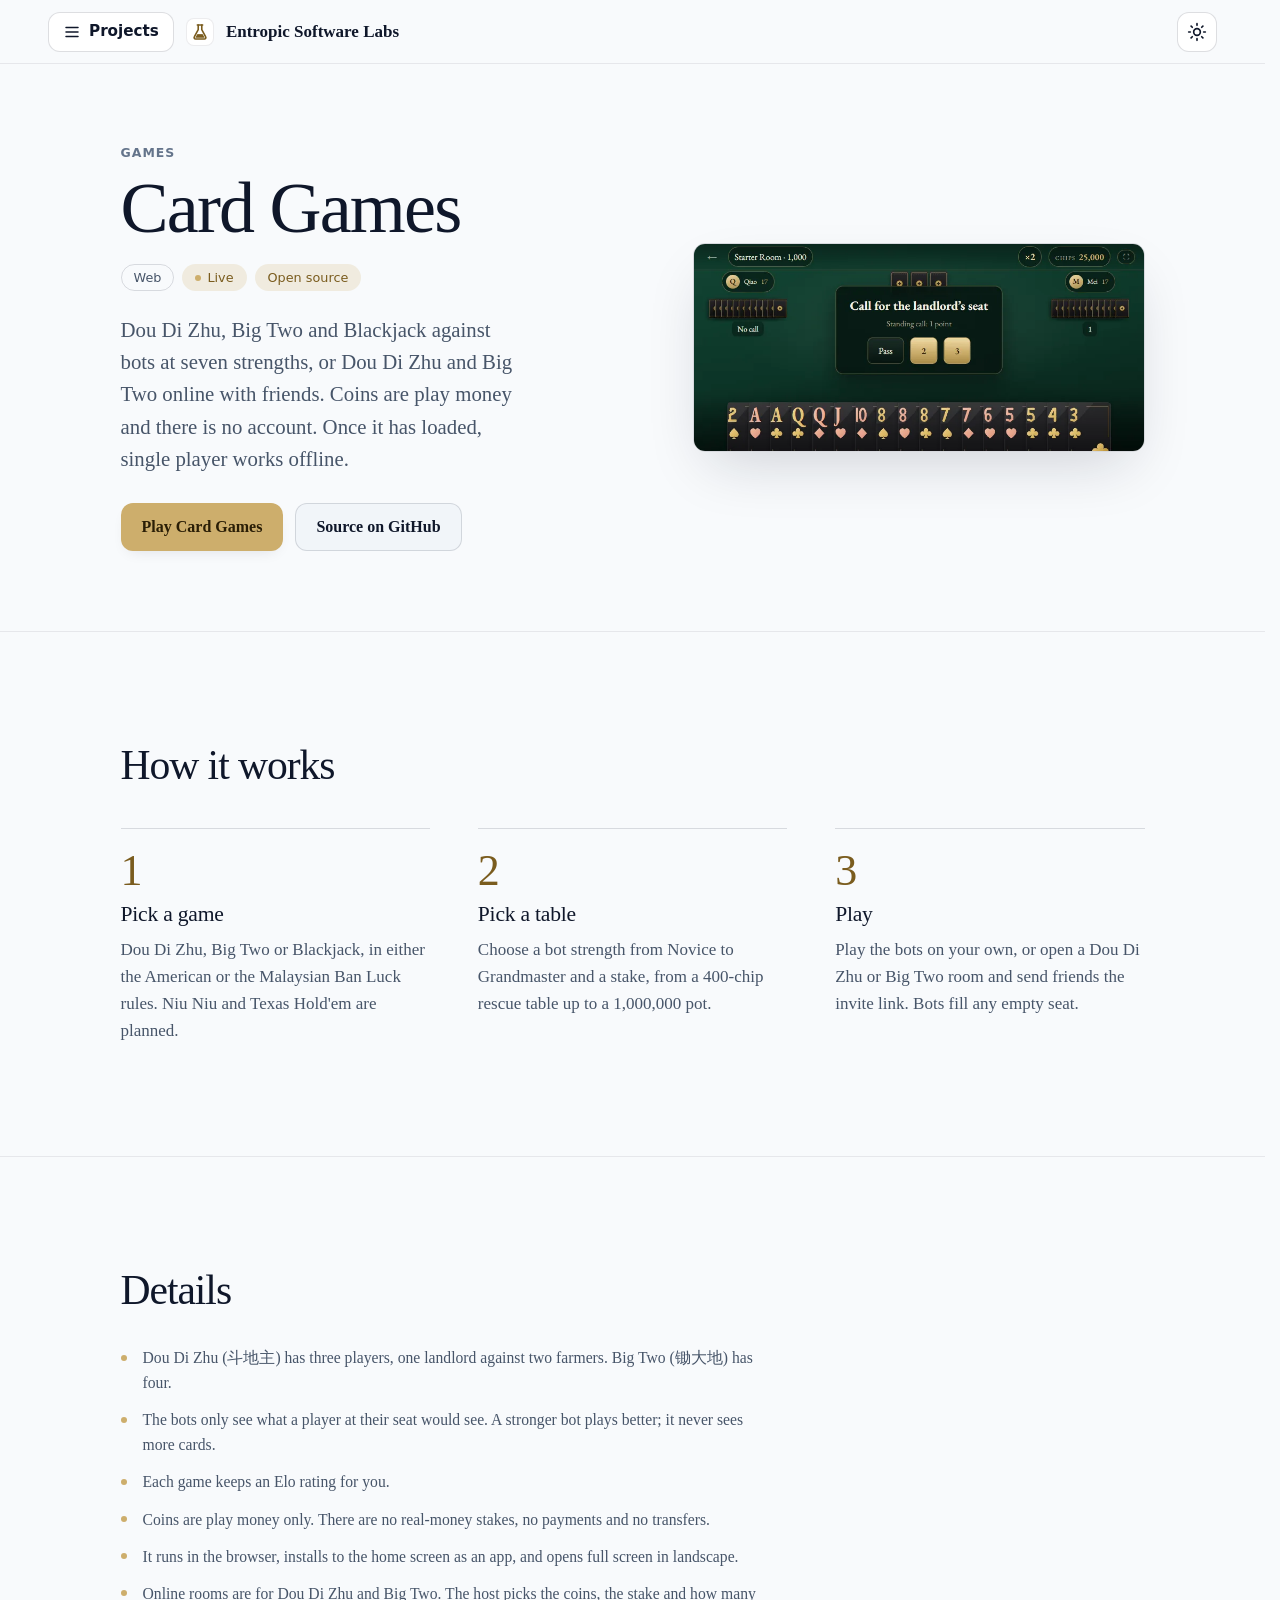
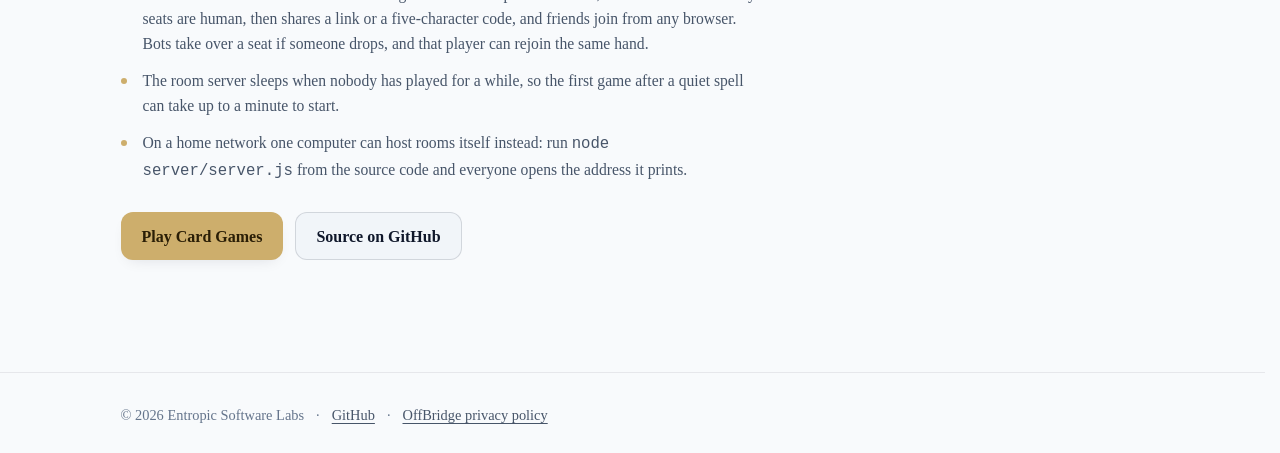
==== commit f1070c28: "Add share images and switch Quick Vote shots to WebP Links to the site showed no preview image. Each" ====
--- a/card-games/index.html
+++ b/card-games/index.html
@@ -12,6 +12,14 @@
   <meta property="og:title" content="Card Games &middot; Entropic Software Labs">
   <meta property="og:description" content="Dou Di Zhu, Big Two and Blackjack against bots, or online with friends. Play-money coins and no account.">
   <meta property="og:url" content="https://entropicsoftwarelabs.com/card-games/">
+  <meta property="og:type" content="website">
+  <meta property="og:site_name" content="Entropic Software Labs">
+  <meta property="og:image" content="https://entropicsoftwarelabs.com/assets/og/card-games.jpg">
+  <meta property="og:image:width" content="1200">
+  <meta property="og:image:height" content="630">
+  <meta property="og:image:alt" content="Card Games: a Dou Di Zhu table at phone size, next to the app name and tagline">
+  <meta name="twitter:card" content="summary_large_image">
+  <meta name="twitter:image:alt" content="Card Games: a Dou Di Zhu table at phone size, next to the app name and tagline">
   <link rel="icon" href="/assets/favicon.svg?v=2" type="image/svg+xml">
   <script src="/js/theme.js"></script>
   <link rel="stylesheet" href="/css/site.css">
@@ -68,7 +76,7 @@
         </div>
       </div>
       <div class="media media-landscape">
-        <img class="landscape-shot" src="/assets/shots/card-games-table.png" width="844" height="390" alt="A Dou Di Zhu hand at phone size: the bid panel over the felt, two opponents' card backs and the player's 17 cards">
+        <img class="landscape-shot" src="/assets/shots/card-games-table.webp" width="844" height="390" alt="A Dou Di Zhu hand at phone size: the bid panel over the felt, two opponents' card backs and the player's 17 cards">
       </div>
     </div>
   </header>
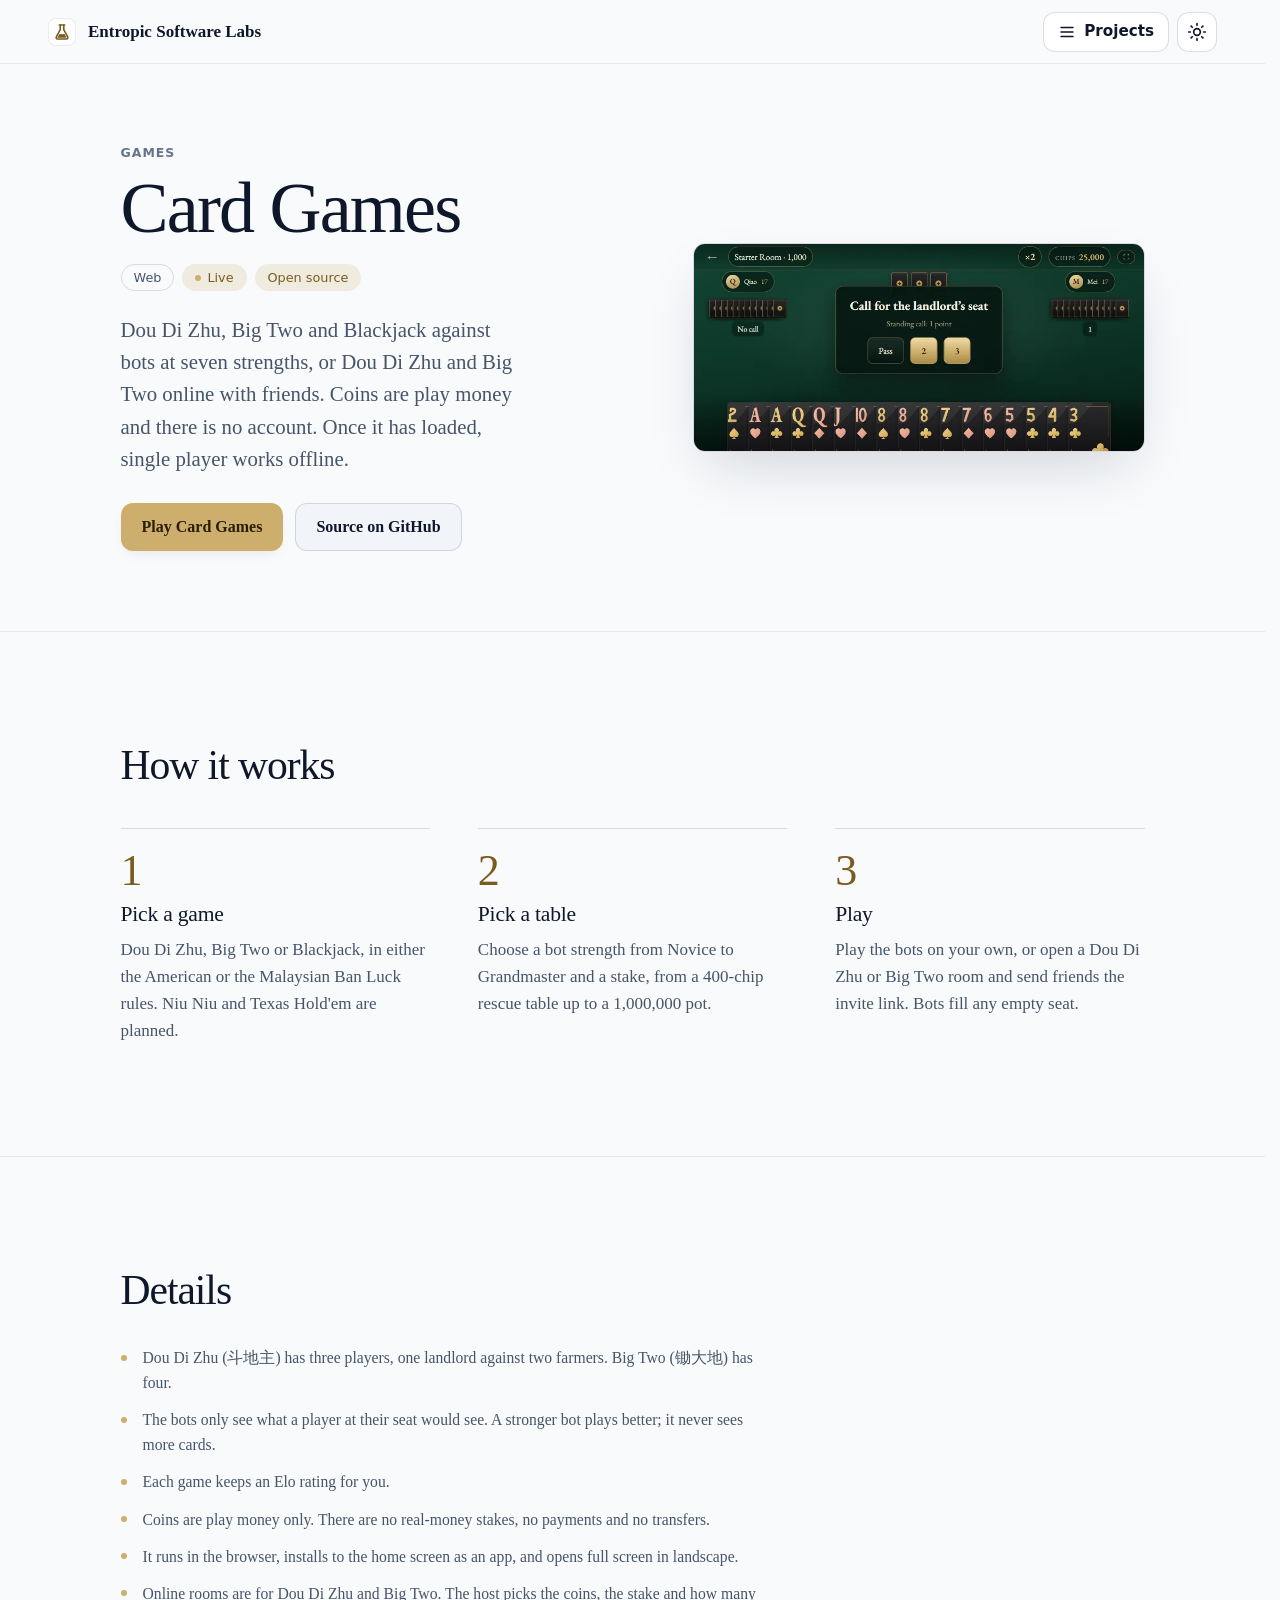
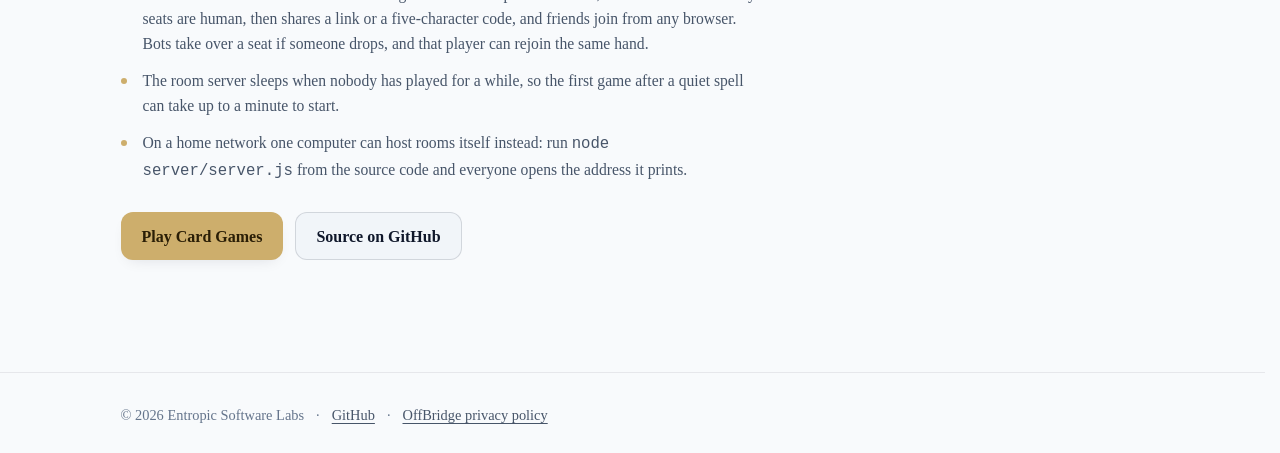
==== commit 0e8a9f98: "Move the Projects button to the right of the topbar The menu button now sits inside .topbar-actions," ====
--- a/card-games/index.html
+++ b/card-games/index.html
@@ -30,10 +30,6 @@
   <a class="skip-link" href="#content">Skip to content</a>
   <div class="topbar">
     <div class="container topbar-inner">
-      <a class="menu-btn" id="menu-btn" href="/#apps">
-        <svg viewBox="0 0 24 24" fill="none" stroke="currentColor" stroke-width="2" stroke-linecap="round" stroke-linejoin="round" aria-hidden="true" focusable="false"><path d="M4 6h16M4 12h16M4 18h16"/></svg>
-        <span class="menu-label">Projects</span>
-      </a>
       <a class="brand" href="/">
         <span class="mark" aria-hidden="true">
           <svg viewBox="76 82 360 360" fill="none" stroke="currentColor" stroke-width="36" stroke-linecap="round" stroke-linejoin="round" focusable="false">
@@ -46,6 +42,10 @@
         <span class="brand-text"><span class="brand-short">Entropic</span><span class="brand-rest"> Software Labs</span></span>
       </a>
       <div class="topbar-actions">
+        <a class="menu-btn" id="menu-btn" href="/#apps">
+          <svg viewBox="0 0 24 24" fill="none" stroke="currentColor" stroke-width="2" stroke-linecap="round" stroke-linejoin="round" aria-hidden="true" focusable="false"><path d="M4 6h16M4 12h16M4 18h16"/></svg>
+          <span class="menu-label">Projects</span>
+        </a>
         <button class="theme-toggle" id="theme-toggle" type="button" aria-label="Switch to light theme">
           <svg class="icon-sun on-light" viewBox="0 0 24 24" fill="none" stroke="currentColor" stroke-width="2" stroke-linecap="round" stroke-linejoin="round" aria-hidden="true" focusable="false">
             <circle cx="12" cy="12" r="4"/>
--- a/css/site.css
+++ b/css/site.css
@@ -180,7 +180,6 @@
   align-items: center;
   gap: 12px;
   min-height: 44px;
-  margin-right: auto;
   color: var(--text);
   text-decoration: none;
   font-weight: 700;
@@ -210,7 +209,7 @@
 .topbar-actions {
   display: flex;
   align-items: center;
-  gap: 4px;
+  gap: 8px;
 }
 
 /* Skip link: first focusable thing on the page. */
@@ -318,7 +317,7 @@
 
 dialog.drawer {
   position: fixed;
-  inset: 0 auto 0 0;
+  inset: 0 0 0 auto;
   margin: 0;
   width: min(360px, calc(100vw - 48px));
   height: 100%;
@@ -326,10 +325,10 @@
   max-width: none;
   padding: 0;
   border: 0;
-  border-right: 1px solid var(--hairline-strong);
+  border-left: 1px solid var(--hairline-strong);
   background: var(--bg);
   color: var(--text);
-  transform: translateX(-100%);
+  transform: translateX(100%);
   transition: transform 280ms cubic-bezier(.16, 1, .3, 1);
   overflow-y: auto;
   overscroll-behavior: contain;
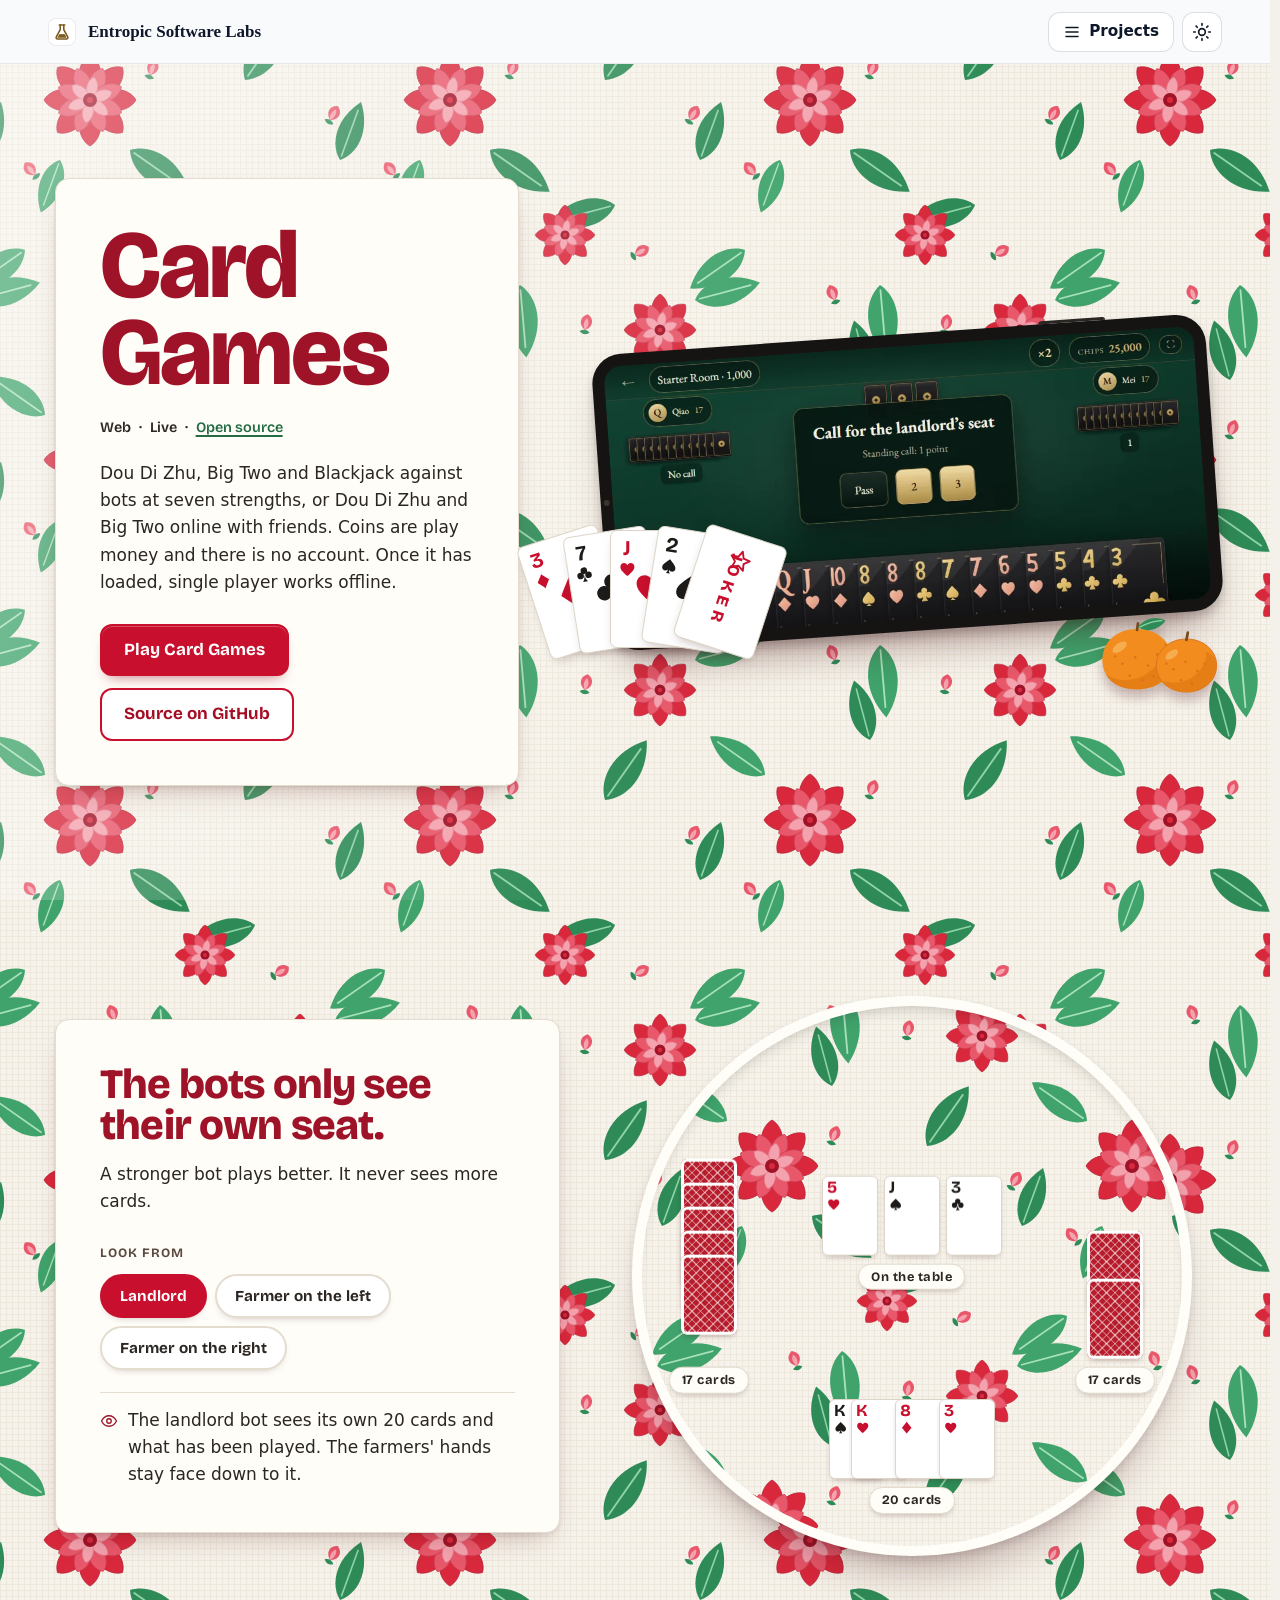
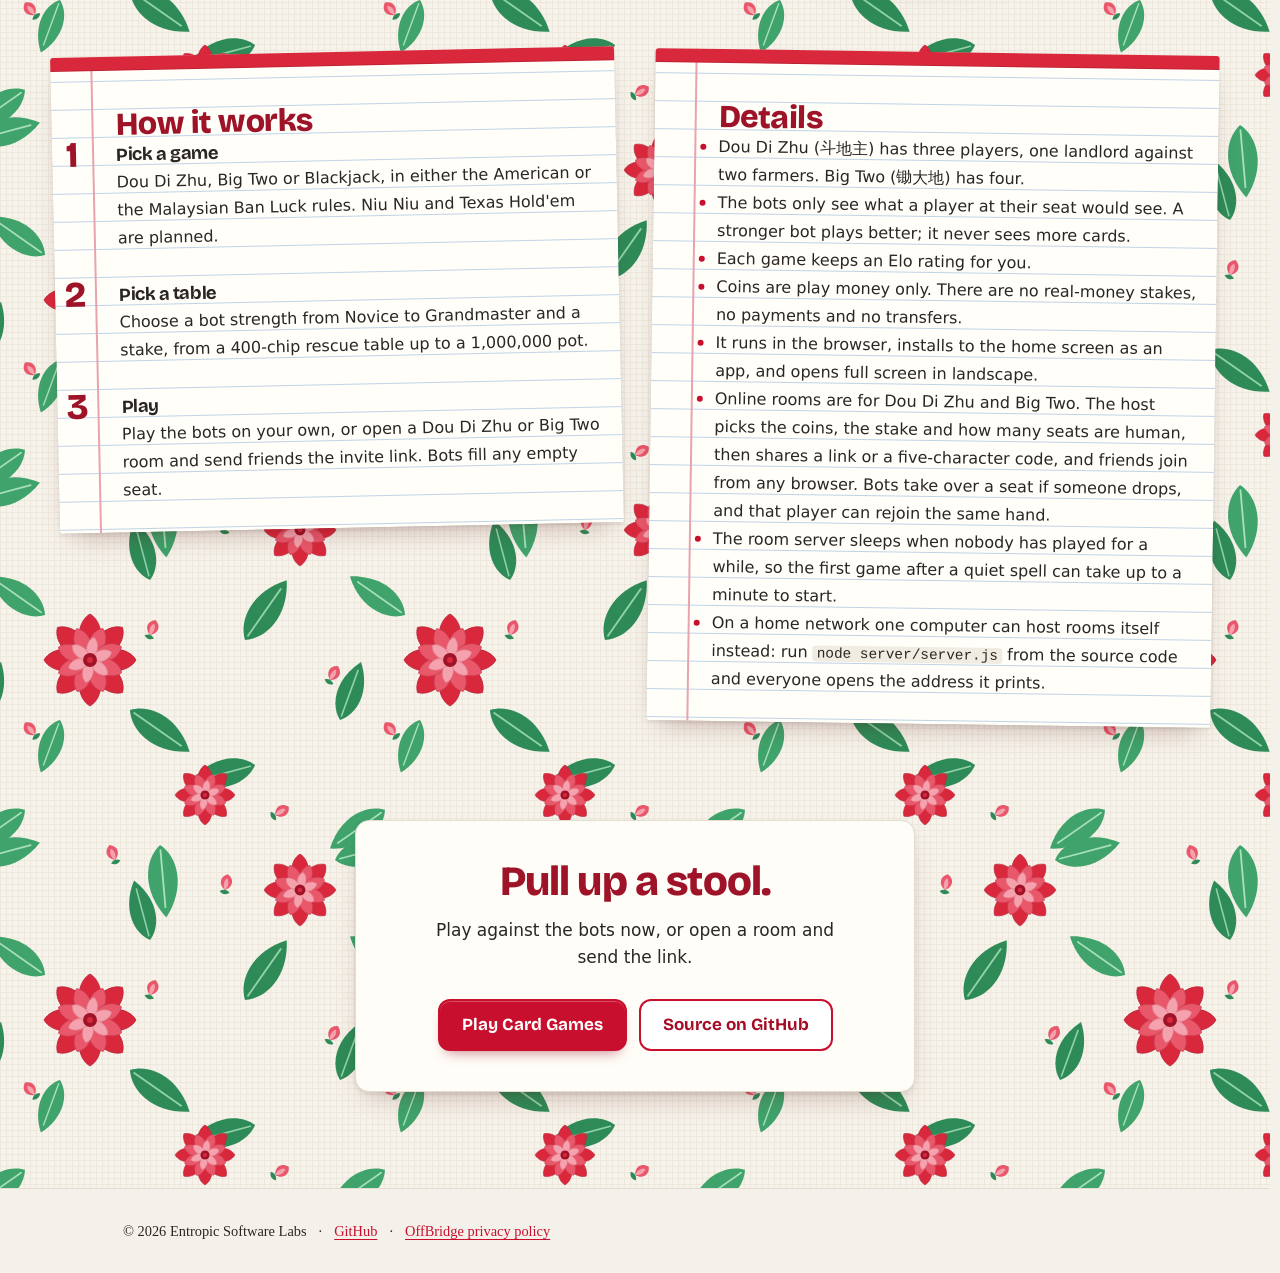
==== commit e24c5856: "Give Card Games its own look: a CNY open-house table The page now sits on a floral vinyl tablecloth " ====
--- a/card-games/index.html
+++ b/card-games/index.html
@@ -5,9 +5,8 @@
   <meta name="viewport" content="width=device-width, initial-scale=1">
   <title>Card Games &middot; Entropic Software Labs</title>
   <meta name="description" content="Card Games is a web app with Dou Di Zhu, Big Two and Blackjack against bots at seven strengths, plus online rooms for Dou Di Zhu and Big Two. Play-money coins, no account, and it installs to your home screen.">
-  <meta name="color-scheme" content="dark light">
-  <meta name="theme-color" content="#141414" media="(prefers-color-scheme: dark)">
-  <meta name="theme-color" content="#F8FAFC" media="(prefers-color-scheme: light)">
+  <meta name="color-scheme" content="light">
+  <meta name="theme-color" content="#F4F1EA">
   <link rel="canonical" href="https://entropicsoftwarelabs.com/card-games/">
   <meta property="og:title" content="Card Games &middot; Entropic Software Labs">
   <meta property="og:description" content="Dou Di Zhu, Big Two and Blackjack against bots, or online with friends. Play-money coins and no account.">
@@ -21,8 +20,10 @@
   <meta name="twitter:card" content="summary_large_image">
   <meta name="twitter:image:alt" content="Card Games: a Dou Di Zhu table at phone size, next to the app name and tagline">
   <link rel="icon" href="/assets/favicon.svg?v=2" type="image/svg+xml">
+  <link rel="preload" href="/assets/fonts/bricolage-latin.woff2" as="font" type="font/woff2" crossorigin>
   <script src="/js/theme.js"></script>
   <link rel="stylesheet" href="/css/site.css">
+  <link rel="stylesheet" href="/css/card-games.css">
   <script src="/js/site.js" defer></script>
   <script src="/js/nav.js" defer></script>
 </head>
@@ -42,7 +43,7 @@
         <span class="brand-text"><span class="brand-short">Entropic</span><span class="brand-rest"> Software Labs</span></span>
       </a>
       <div class="topbar-actions">
-        <a class="menu-btn" id="menu-btn" href="/#apps">
+        <a class="menu-btn" id="menu-btn" href="/projects/">
           <svg viewBox="0 0 24 24" fill="none" stroke="currentColor" stroke-width="2" stroke-linecap="round" stroke-linejoin="round" aria-hidden="true" focusable="false"><path d="M4 6h16M4 12h16M4 18h16"/></svg>
           <span class="menu-label">Projects</span>
         </a>
@@ -59,53 +60,112 @@
     </div>
   </div>
 
-  <header class="hero product-hero" id="content">
-    <div class="container">
-      <div class="project-text">
-        <span class="cat-label">Games</span>
-        <h1>Card Games</h1>
-        <div class="chips">
-          <span class="chip">Web</span>
-          <span class="chip chip-status chip-live">Live</span>
-          <a class="chip chip-status chip-link" href="https://github.com/josephting1105123/Card-Games" rel="noopener">Open source</a>
-        </div>
-        <p class="lead">Dou Di Zhu, Big Two and Blackjack against bots at seven strengths, or Dou Di Zhu and Big Two online with friends. Coins are play money and there is no account. Once it has loaded, single player works offline.</p>
-        <div class="actions">
-          <a class="btn btn-primary" href="https://josephting1105123.github.io/Card-Games/" rel="noopener">Play Card Games</a>
-          <a class="btn btn-secondary" href="https://github.com/josephting1105123/Card-Games" rel="noopener">Source on GitHub</a>
-        </div>
-      </div>
-      <div class="media media-landscape">
-        <img class="landscape-shot" src="/assets/shots/card-games-table.webp" width="844" height="390" alt="A Dou Di Zhu hand at phone size: the bid panel over the felt, two opponents' card backs and the player's 17 cards">
-      </div>
-    </div>
-  </header>
-
-  <main>
-    <section class="steps">
-      <div class="container">
-        <h2>How it works</h2>
-        <ol class="steps-list">
+  <main id="content" class="cg-main">
+    <svg class="cg-sprite" width="0" height="0" aria-hidden="true" focusable="false">
+      <symbol id="s-heart" viewBox="0 0 24 24"><path d="M12 21.5C5 15.5 2 12.2 2 8.4 2 5.2 4.4 3 7.2 3c2 0 3.7 1.1 4.8 2.9C13.1 4.1 14.8 3 16.8 3 19.6 3 22 5.2 22 8.4c0 3.8-3 7.1-10 13.1z"/></symbol>
+      <symbol id="s-diamond" viewBox="0 0 24 24"><path d="M12 1.5c2.4 3.4 5.9 7 8.5 10.5-2.6 3.5-6.1 7.1-8.5 10.5C9.6 19.1 6.1 15.5 3.5 12 6.1 8.5 9.6 4.9 12 1.5z"/></symbol>
+      <symbol id="s-club" viewBox="0 0 24 24"><circle cx="12" cy="6.6" r="4.7"/><circle cx="6.3" cy="13.4" r="4.7"/><circle cx="17.7" cy="13.4" r="4.7"/><path d="M12 11c0 5-.9 8.2-3.6 11.5h7.2C12.9 19.2 12 16 12 11z"/></symbol>
+      <symbol id="s-spade" viewBox="0 0 24 24"><path d="M12 1.8C17 7 21.5 10 21.5 14.2c0 2.8-2.2 4.6-4.6 4.6-1.9 0-3.3-.9-4.1-2.2.1 2.4.8 4 2.3 5.4H8.9c1.5-1.4 2.2-3 2.3-5.4-.8 1.3-2.2 2.2-4.1 2.2-2.4 0-4.6-1.8-4.6-4.6C2.5 10 7 7 12 1.8z"/></symbol>
+    </svg>
+
+    <section class="cg-hero" aria-labelledby="cg-title">
+      <div class="cg-placard cg-hero-card">
+        <h1 id="cg-title">Card Games</h1>
+        <p class="cg-status"><span>Web</span><span class="cg-dot" aria-hidden="true">&middot;</span><span>Live</span><span class="cg-dot" aria-hidden="true">&middot;</span><a href="https://github.com/josephting1105123/Card-Games" rel="noopener">Open source</a></p>
+        <p class="cg-lead">Dou Di Zhu, Big Two and Blackjack against bots at seven strengths, or Dou Di Zhu and Big Two online with friends. Coins are play money and there is no account. Once it has loaded, single player works offline.</p>
+        <div class="cg-actions">
+          <a class="btn-play" href="https://josephting1105123.github.io/Card-Games/" rel="noopener">Play Card Games</a>
+          <a class="btn-src" href="https://github.com/josephting1105123/Card-Games" rel="noopener">Source on GitHub</a>
+        </div>
+      </div>
+      <div class="cg-stage">
+        <div class="cg-phone">
+          <img src="/assets/shots/card-games-table.webp" width="844" height="390" alt="A Dou Di Zhu hand at phone size: the bid panel over the felt, two opponents' card backs and the player's 17 cards">
+        </div>
+        <div class="cg-hand" aria-hidden="true">
+          <div class="cg-pcard is-red"><span class="cg-corner"><b>3</b><svg class="cg-suit" viewBox="0 0 24 24" aria-hidden="true" focusable="false"><use href="#s-diamond"/></svg></span><svg class="cg-suit cg-pip" viewBox="0 0 24 24" aria-hidden="true" focusable="false"><use href="#s-diamond"/></svg><span class="cg-corner cg-corner--end"><b>3</b><svg class="cg-suit" viewBox="0 0 24 24" aria-hidden="true" focusable="false"><use href="#s-diamond"/></svg></span></div>
+          <div class="cg-pcard is-black"><span class="cg-corner"><b>7</b><svg class="cg-suit" viewBox="0 0 24 24" aria-hidden="true" focusable="false"><use href="#s-club"/></svg></span><svg class="cg-suit cg-pip" viewBox="0 0 24 24" aria-hidden="true" focusable="false"><use href="#s-club"/></svg><span class="cg-corner cg-corner--end"><b>7</b><svg class="cg-suit" viewBox="0 0 24 24" aria-hidden="true" focusable="false"><use href="#s-club"/></svg></span></div>
+          <div class="cg-pcard is-red"><span class="cg-corner"><b>J</b><svg class="cg-suit" viewBox="0 0 24 24" aria-hidden="true" focusable="false"><use href="#s-heart"/></svg></span><svg class="cg-suit cg-pip" viewBox="0 0 24 24" aria-hidden="true" focusable="false"><use href="#s-heart"/></svg><span class="cg-corner cg-corner--end"><b>J</b><svg class="cg-suit" viewBox="0 0 24 24" aria-hidden="true" focusable="false"><use href="#s-heart"/></svg></span></div>
+          <div class="cg-pcard is-black"><span class="cg-corner"><b>2</b><svg class="cg-suit" viewBox="0 0 24 24" aria-hidden="true" focusable="false"><use href="#s-spade"/></svg></span><svg class="cg-suit cg-pip" viewBox="0 0 24 24" aria-hidden="true" focusable="false"><use href="#s-spade"/></svg><span class="cg-corner cg-corner--end"><b>2</b><svg class="cg-suit" viewBox="0 0 24 24" aria-hidden="true" focusable="false"><use href="#s-spade"/></svg></span></div>
+          <div class="cg-pcard cg-joker is-red"><span class="cg-joker-word">Joker</span><svg class="cg-star" viewBox="0 0 24 24" aria-hidden="true" focusable="false"><path d="M12 2.8l2.7 5.9 6.4.7-4.8 4.4 1.3 6.3L12 16.8l-5.6 3.3 1.3-6.3L2.9 9.4l6.4-.7z"/></svg></div>
+        </div>
+        <svg class="cg-oranges" viewBox="0 0 140 96" aria-hidden="true" focusable="false">
+          <path d="M46 24C68 24 84 38 84 58C84 78 68 90 46 90C24 90 8 78 8 58C8 38 24 24 46 24Z" fill="#F28C1E"/>
+          <path d="M84 58C84 78 68 90 46 90C30 90 18 84 12 74C26 82 44 82 58 72C72 62 78 50 76 38C81 43 84 50 84 58Z" fill="#E67E16"/>
+          <ellipse cx="27" cy="44" rx="9" ry="4.5" transform="rotate(-35 27 44)" fill="#F9B45C" opacity=".8"/>
+          <g fill="#D9701A"><circle cx="30" cy="62" r="1.3"/><circle cx="44" cy="55" r="1.3"/><circle cx="58" cy="64" r="1.3"/><circle cx="38" cy="75" r="1.3"/><circle cx="52" cy="80" r="1.3"/><circle cx="68" cy="52" r="1.3"/><circle cx="22" cy="54" r="1.3"/><circle cx="64" cy="76" r="1.3"/></g>
+          <path d="M46 25L47 18" fill="none" stroke="#7A4B1E" stroke-width="3" stroke-linecap="round"/>
+          <path d="M47 22C55 11 69 10 77 15C69 26 55 28 47 22Z" fill="#2E8B57"/>
+          <path d="M49 22C57 18 65 15 73 15" fill="none" stroke="#8FD3A8" stroke-width="1.3" stroke-linecap="round"/>
+          <path d="M100 35C118 35 133 47 133 64C133 81 118 93 100 93C82 93 67 81 67 64C67 47 82 35 100 35Z" fill="#F28C1E" stroke="#D9701A" stroke-width="1"/>
+          <path d="M133 64C133 81 118 93 100 93C88 93 78 88 72 80C84 85 99 83 110 74C119 67 123 57 121 49C129 51 133 57 133 64Z" fill="#E67E16"/>
+          <ellipse cx="84" cy="52" rx="8" ry="4" transform="rotate(-35 84 52)" fill="#F9B45C" opacity=".8"/>
+          <g fill="#D9701A"><circle cx="86" cy="68" r="1.3"/><circle cx="99" cy="60" r="1.3"/><circle cx="112" cy="70" r="1.3"/><circle cx="94" cy="80" r="1.3"/><circle cx="106" cy="84" r="1.3"/><circle cx="120" cy="62" r="1.3"/><circle cx="78" cy="62" r="1.3"/></g>
+          <path d="M100 36L101.500 28" fill="none" stroke="#7A4B1E" stroke-width="3" stroke-linecap="round"/>
+        </svg>
+      </div>
+    </section>
+
+    <section class="cg-fair" aria-labelledby="cg-fair-title">
+      <div class="cg-placard cg-fair-panel">
+        <h2 id="cg-fair-title">The bots only see their own seat.</h2>
+        <p>A stronger bot plays better. It never sees more cards.</p>
+        <fieldset class="cg-seats">
+          <legend>Look from</legend>
+          <input type="radio" name="cg-seat" id="seat-landlord" value="landlord" aria-describedby="note-landlord" checked>
+          <label for="seat-landlord">Landlord</label>
+          <input type="radio" name="cg-seat" id="seat-left" value="left" aria-describedby="note-left">
+          <label for="seat-left">Farmer on the left</label>
+          <input type="radio" name="cg-seat" id="seat-right" value="right" aria-describedby="note-right">
+          <label for="seat-right">Farmer on the right</label>
+        </fieldset>
+        <div class="cg-seat-notes" aria-live="polite">
+          <p class="cg-seat-note cg-seat-note--landlord" id="note-landlord"><svg class="cg-eye" viewBox="0 0 24 24" width="18" height="18" fill="none" stroke="#9E1328" stroke-width="1.75" stroke-linecap="round" stroke-linejoin="round" aria-hidden="true" focusable="false"><path d="M2 12s3.6-7 10-7 10 7 10 7-3.6 7-10 7S2 12 2 12z"/><circle cx="12" cy="12" r="3"/></svg>The landlord bot sees its own 20 cards and what has been played. The farmers' hands stay face down to it.</p>
+          <p class="cg-seat-note cg-seat-note--left" id="note-left"><svg class="cg-eye" viewBox="0 0 24 24" width="18" height="18" fill="none" stroke="#9E1328" stroke-width="1.75" stroke-linecap="round" stroke-linejoin="round" aria-hidden="true" focusable="false"><path d="M2 12s3.6-7 10-7 10 7 10 7-3.6 7-10 7S2 12 2 12z"/><circle cx="12" cy="12" r="3"/></svg>This farmer bot sees its own 17 cards and what has been played. Nobody else's hand.</p>
+          <p class="cg-seat-note cg-seat-note--right" id="note-right"><svg class="cg-eye" viewBox="0 0 24 24" width="18" height="18" fill="none" stroke="#9E1328" stroke-width="1.75" stroke-linecap="round" stroke-linejoin="round" aria-hidden="true" focusable="false"><path d="M2 12s3.6-7 10-7 10 7 10 7-3.6 7-10 7S2 12 2 12z"/><circle cx="12" cy="12" r="3"/></svg>This farmer bot sees its own 17 cards and what has been played. Nobody else's hand.</p>
+        </div>
+      </div>
+      <div class="cg-table" aria-hidden="true">
+        <div class="cg-seat seat--left">
+          <div class="cg-fan cg-fan--v"><span class="cg-card"><span class="cg-face cg-back"></span><span class="cg-face cg-front is-red"><b>Q</b><svg class="cg-suit" viewBox="0 0 24 24" aria-hidden="true" focusable="false"><use href="#s-diamond"/></svg></span></span><span class="cg-card"><span class="cg-face cg-back"></span><span class="cg-face cg-front is-black"><b>J</b><svg class="cg-suit" viewBox="0 0 24 24" aria-hidden="true" focusable="false"><use href="#s-club"/></svg></span></span><span class="cg-card"><span class="cg-face cg-back"></span><span class="cg-face cg-front is-black"><b>10</b><svg class="cg-suit" viewBox="0 0 24 24" aria-hidden="true" focusable="false"><use href="#s-spade"/></svg></span></span><span class="cg-card"><span class="cg-face cg-back"></span><span class="cg-face cg-front is-red"><b>7</b><svg class="cg-suit" viewBox="0 0 24 24" aria-hidden="true" focusable="false"><use href="#s-heart"/></svg></span></span><span class="cg-card"><span class="cg-face cg-back"></span><span class="cg-face cg-front is-red"><b>6</b><svg class="cg-suit" viewBox="0 0 24 24" aria-hidden="true" focusable="false"><use href="#s-diamond"/></svg></span></span><span class="cg-card"><span class="cg-face cg-back"></span><span class="cg-face cg-front is-black"><b>4</b><svg class="cg-suit" viewBox="0 0 24 24" aria-hidden="true" focusable="false"><use href="#s-club"/></svg></span></span></div>
+          <span class="cg-tag">17 cards</span>
+        </div>
+        <div class="cg-center">
+          <div class="cg-pile"><span class="cg-card is-up"><span class="cg-face cg-back"></span><span class="cg-face cg-front is-red"><b>5</b><svg class="cg-suit" viewBox="0 0 24 24" aria-hidden="true" focusable="false"><use href="#s-heart"/></svg></span></span><span class="cg-card is-up"><span class="cg-face cg-back"></span><span class="cg-face cg-front is-black"><b>J</b><svg class="cg-suit" viewBox="0 0 24 24" aria-hidden="true" focusable="false"><use href="#s-spade"/></svg></span></span><span class="cg-card is-up"><span class="cg-face cg-back"></span><span class="cg-face cg-front is-black"><b>3</b><svg class="cg-suit" viewBox="0 0 24 24" aria-hidden="true" focusable="false"><use href="#s-club"/></svg></span></span></div>
+          <span class="cg-tag">On the table</span>
+        </div>
+        <div class="cg-seat seat--right">
+          <div class="cg-fan cg-fan--v"><span class="cg-card"><span class="cg-face cg-back"></span><span class="cg-face cg-front is-black"><b>A</b><svg class="cg-suit" viewBox="0 0 24 24" aria-hidden="true" focusable="false"><use href="#s-spade"/></svg></span></span><span class="cg-card"><span class="cg-face cg-back"></span><span class="cg-face cg-front is-red"><b>A</b><svg class="cg-suit" viewBox="0 0 24 24" aria-hidden="true" focusable="false"><use href="#s-diamond"/></svg></span></span><span class="cg-card"><span class="cg-face cg-back"></span><span class="cg-face cg-front is-red"><b>10</b><svg class="cg-suit" viewBox="0 0 24 24" aria-hidden="true" focusable="false"><use href="#s-heart"/></svg></span></span><span class="cg-card"><span class="cg-face cg-back"></span><span class="cg-face cg-front is-black"><b>8</b><svg class="cg-suit" viewBox="0 0 24 24" aria-hidden="true" focusable="false"><use href="#s-club"/></svg></span></span><span class="cg-card"><span class="cg-face cg-back"></span><span class="cg-face cg-front is-black"><b>6</b><svg class="cg-suit" viewBox="0 0 24 24" aria-hidden="true" focusable="false"><use href="#s-spade"/></svg></span></span><span class="cg-card"><span class="cg-face cg-back"></span><span class="cg-face cg-front is-red"><b>2</b><svg class="cg-suit" viewBox="0 0 24 24" aria-hidden="true" focusable="false"><use href="#s-heart"/></svg></span></span></div>
+          <span class="cg-tag">17 cards</span>
+        </div>
+        <div class="cg-seat seat--landlord">
+          <div class="cg-fan"><span class="cg-card"><span class="cg-face cg-back"></span><span class="cg-face cg-front is-black"><b>K</b><svg class="cg-suit" viewBox="0 0 24 24" aria-hidden="true" focusable="false"><use href="#s-spade"/></svg></span></span><span class="cg-card"><span class="cg-face cg-back"></span><span class="cg-face cg-front is-red"><b>K</b><svg class="cg-suit" viewBox="0 0 24 24" aria-hidden="true" focusable="false"><use href="#s-heart"/></svg></span></span><span class="cg-card"><span class="cg-face cg-back"></span><span class="cg-face cg-front is-black"><b>9</b><svg class="cg-suit" viewBox="0 0 24 24" aria-hidden="true" focusable="false"><use href="#s-club"/></svg></span></span><span class="cg-card"><span class="cg-face cg-back"></span><span class="cg-face cg-front is-red"><b>8</b><svg class="cg-suit" viewBox="0 0 24 24" aria-hidden="true" focusable="false"><use href="#s-diamond"/></svg></span></span><span class="cg-card"><span class="cg-face cg-back"></span><span class="cg-face cg-front is-black"><b>5</b><svg class="cg-suit" viewBox="0 0 24 24" aria-hidden="true" focusable="false"><use href="#s-spade"/></svg></span></span><span class="cg-card"><span class="cg-face cg-back"></span><span class="cg-face cg-front is-red"><b>3</b><svg class="cg-suit" viewBox="0 0 24 24" aria-hidden="true" focusable="false"><use href="#s-heart"/></svg></span></span></div>
+          <span class="cg-tag">20 cards</span>
+        </div>
+      </div>
+    </section>
+
+    <section class="cg-pad">
+      <article class="cg-sheet cg-sheet--steps" aria-labelledby="cg-how-title">
+        <h2 id="cg-how-title">How it works</h2>
+        <ol class="cg-steps" role="list">
           <li>
-            <h3>Pick a game</h3>
-            <p>Dou Di Zhu, Big Two or Blackjack, in either the American or the Malaysian Ban Luck rules. Niu Niu and Texas Hold'em are planned.</p>
+          <h3>Pick a game</h3>
+          <p>Dou Di Zhu, Big Two or Blackjack, in either the American or the Malaysian Ban Luck rules. Niu Niu and Texas Hold'em are planned.</p>
           </li>
           <li>
-            <h3>Pick a table</h3>
-            <p>Choose a bot strength from Novice to Grandmaster and a stake, from a 400-chip rescue table up to a 1,000,000 pot.</p>
+          <h3>Pick a table</h3>
+          <p>Choose a bot strength from Novice to Grandmaster and a stake, from a 400-chip rescue table up to a 1,000,000 pot.</p>
           </li>
           <li>
-            <h3>Play</h3>
-            <p>Play the bots on your own, or open a Dou Di Zhu or Big Two room and send friends the invite link. Bots fill any empty seat.</p>
+          <h3>Play</h3>
+          <p>Play the bots on your own, or open a Dou Di Zhu or Big Two room and send friends the invite link. Bots fill any empty seat.</p>
           </li>
         </ol>
-      </div>
-    </section>
-
-    <section class="detail">
-      <div class="container">
-        <h2>Details</h2>
-        <ul class="facts">
+      </article>
+      <article class="cg-sheet cg-sheet--facts" aria-labelledby="cg-details-title">
+        <h2 id="cg-details-title">Details</h2>
+        <ul class="cg-facts">
           <li>Dou Di Zhu (斗地主) has three players, one landlord against two farmers. Big Two (锄大地) has four.</li>
           <li>The bots only see what a player at their seat would see. A stronger bot plays better; it never sees more cards.</li>
           <li>Each game keeps an Elo rating for you.</li>
@@ -115,9 +175,16 @@
           <li>The room server sleeps when nobody has played for a while, so the first game after a quiet spell can take up to a minute to start.</li>
           <li>On a home network one computer can host rooms itself instead: run <code>node server/server.js</code> from the source code and everyone opens the address it prints.</li>
         </ul>
-        <div class="actions">
-          <a class="btn btn-primary" href="https://josephting1105123.github.io/Card-Games/" rel="noopener">Play Card Games</a>
-          <a class="btn btn-secondary" href="https://github.com/josephting1105123/Card-Games" rel="noopener">Source on GitHub</a>
+      </article>
+    </section>
+
+    <section class="cg-close" aria-labelledby="cg-close-title">
+      <div class="cg-placard cg-close-card">
+        <h2 id="cg-close-title">Pull up a stool.</h2>
+        <p>Play against the bots now, or open a room and send the link.</p>
+        <div class="cg-actions">
+          <a class="btn-play" href="https://josephting1105123.github.io/Card-Games/" rel="noopener">Play Card Games</a>
+          <a class="btn-src" href="https://github.com/josephting1105123/Card-Games" rel="noopener">Source on GitHub</a>
         </div>
       </div>
     </section>
--- a/css/site.css
+++ b/css/site.css
@@ -229,7 +229,7 @@
 
 .skip-link:focus { top: 12px; }
 
-/* Menu button: opens the Projects drawer (js/nav.js), or follows its link to /#apps without JS. */
+/* Menu button: opens the Projects drawer (js/nav.js), or follows its link to /projects/ without JS. */
 .menu-btn {
   position: relative;
   display: inline-flex;
@@ -433,11 +433,26 @@
 }
 
 .drawer-group h3 {
-  margin: 20px 8px 6px;
-  font: 600 .75rem/1.4 var(--sans);
+  display: flex;
+  align-items: center;
+  gap: 10px;
+  margin: 16px -12px 0;
+  padding: 8px 20px;
+  position: sticky;
+  top: 0;
+  z-index: 1;
+  background: var(--bg);
+  font: 700 .8rem/1.4 var(--sans);
   text-transform: uppercase;
-  letter-spacing: .08em;
-  color: var(--text-3);
+  letter-spacing: .1em;
+  color: var(--accent-text);
+}
+
+.drawer-group h3::after {
+  content: "";
+  flex: 1;
+  height: 1px;
+  background: var(--hairline-strong);
 }
 
 .drawer-group ul {
@@ -461,7 +476,7 @@
   display: inline-flex;
   align-items: center;
   gap: 6px;
-  font-size: 1.1rem;
+  font-size: 1rem;
   line-height: 1.3;
 }
 
@@ -511,11 +526,9 @@
   border-top: 1px solid var(--hairline);
 }
 
-.drawer-all {
-  display: inline-flex;
-  align-items: center;
-  min-height: 44px;
-  color: var(--accent-text);
+.drawer-foot .drawer-all {
+  display: flex;
+  width: 100%;
   font-family: var(--sans);
 }
 
@@ -650,7 +663,9 @@
 .principles,
 .steps,
 .detail,
-.apps {
+.apps,
+.faq,
+.contact {
   padding-block: var(--section);
   border-top: 1px solid var(--hairline);
 }
@@ -716,6 +731,67 @@
 .detail .facts {
   max-width: 40rem;
   margin-top: 2rem;
+}
+
+.faq-list {
+  margin-top: 2.5rem;
+  max-width: 46rem;
+}
+
+.faq-item { border-top: 1px solid var(--hairline-strong); }
+
+.faq-item:last-child { border-bottom: 1px solid var(--hairline-strong); }
+
+.faq-item summary {
+  list-style: none;
+  cursor: pointer;
+  display: flex;
+  justify-content: space-between;
+  align-items: center;
+  gap: 1rem;
+  padding: 1.1rem 0;
+  font-size: 1.2rem;
+  line-height: 1.35;
+}
+
+.faq-item summary::-webkit-details-marker { display: none; }
+
+.faq-item summary::after {
+  content: "+";
+  flex: none;
+  font: 400 1.5rem/1 var(--sans);
+  color: var(--accent-text);
+}
+
+.faq-item[open] summary::after { content: "\2212"; }
+
+.faq-item summary:focus-visible {
+  outline: 2px solid var(--accent);
+  outline-offset: 4px;
+}
+
+.faq-item p {
+  margin: 0 0 1.25rem;
+  max-width: 40rem;
+  color: var(--text-2);
+}
+
+.faq-item a { color: var(--accent-text); }
+
+.contact-lead {
+  margin-top: 1rem;
+  max-width: 36rem;
+  color: var(--text-2);
+}
+
+.contact-email {
+  display: inline-block;
+  margin-top: 1.5rem;
+  font-size: clamp(1.4rem, 1rem + 2vw, 2.2rem);
+  color: var(--accent-text);
+  text-decoration-thickness: 1px;
+  text-underline-offset: .2em;
+  overflow-wrap: anywhere;
 }
 
 /* Apps */
@@ -1074,7 +1150,7 @@
 .motion .media-offbridge.tilting .shot-phone { transition: none; }
 
 .motion .media-offbridge:not(.in) .shot-phone {
-  transform: translate(18%, 10%) rotate(4deg);
+  transform: translateY(10%) rotate(4deg);
   opacity: .3;
 }
 
@@ -1161,6 +1237,13 @@
   --accent-muted: rgba(96, 165, 250, .16);
 }
 
+[data-product="spectrum"] {
+  --accent: #F4FF3A;
+  --accent-text: #F4FF3A;
+  --accent-on: #1F1E1C;
+  --accent-muted: rgba(244, 255, 58, .16);
+}
+
 @media (prefers-color-scheme: light) {
   :root:not([data-theme="dark"]) [data-product="schedule"] {
     --accent: #4F46E5;
@@ -1189,6 +1272,13 @@
     --accent-on: #FFFFFF;
     --accent-muted: rgba(37, 99, 235, .12);
   }
+
+  :root:not([data-theme="dark"]) [data-product="spectrum"] {
+    --accent: #F4FF3A;
+    --accent-text: #5C6100;
+    --accent-on: #1F1E1C;
+    --accent-muted: rgba(244, 255, 58, .3);
+  }
 }
 
 :root[data-theme="light"] [data-product="schedule"] {
@@ -1217,6 +1307,13 @@
   --accent-text: #1D4ED8;
   --accent-on: #FFFFFF;
   --accent-muted: rgba(37, 99, 235, .12);
+}
+
+:root[data-theme="light"] [data-product="spectrum"] {
+  --accent: #F4FF3A;
+  --accent-text: #5C6100;
+  --accent-on: #1F1E1C;
+  --accent-muted: rgba(244, 255, 58, .3);
 }
 
 @media (prefers-reduced-motion: reduce) {
@@ -1230,6 +1327,3 @@
 
   .drawer::backdrop { transition: none; }
 }
-
-/* The drawer moves focus to #apps after "All projects"; its links show their own ring. */
-#apps:focus { outline: none; }
--- a/css/card-games.css
+++ b/css/card-games.css
@@ -0,0 +1,530 @@
+/* Card Games page: a CNY open-house card table seen from above. Page-level rules are scoped to body[data-product="card-games"] and .cg-* so site.css is untouched. */
+@font-face{
+  font-family:"Bricolage Grotesque";
+  src:url("/assets/fonts/bricolage-latin.woff2") format("woff2");
+  font-weight:200 800;
+  font-stretch:75% 100%;
+  font-display:swap;
+}
+:root{
+  --cg-red:#D9283C;
+  --cg-stool:#C8102E;
+  --cg-deep:#9E1328;
+  --cg-leaf:#2E8B57;
+  --cg-leaf-ink:#236C44;
+  --cg-vinyl:#F4F1EA;
+  --cg-ink:#2B2622;
+  --cg-card:#FFFDF8;
+  --cg-edge:#E3DCCF;
+  --cg-ease:cubic-bezier(.16,1,.3,1);
+  --cg-display:"Bricolage Grotesque",system-ui,-apple-system,"Segoe UI",sans-serif;
+  --cg-gut:16px;
+  --cg-gap:64px;
+  --cg-paper-shadow:0 14px 28px -14px rgba(90,20,20,.35),0 2px 4px rgba(0,0,0,.08);
+}
+@media (min-width:900px){:root{--cg-gut:32px;--cg-gap:96px}}
+
+html:has(body[data-product="card-games"]){
+  overflow-x:clip;
+  scrollbar-color:#C8102E #F4F1EA;
+  scrollbar-width:thin;
+}
+body[data-product="card-games"]{
+  color-scheme:light;
+  overflow-x:clip;
+  color:var(--cg-ink);
+  caret-color:var(--cg-stool);
+  background-color:var(--cg-vinyl);
+  background-image:linear-gradient(115deg,rgba(255,255,255,.35),rgba(255,255,255,0) 62%),url("/assets/textures/tablecloth.svg");
+  background-size:auto,360px 360px;
+  background-attachment:fixed,scroll;
+}
+body[data-product="card-games"] ::selection{background:#FBD3D9;color:#2B2622}
+
+/* Footer: solid card stock strip so it reads on the page */
+body[data-product="card-games"] .footer{background:#F4F1EA;color:#2B2622;border-top:1px solid var(--cg-edge)}
+body[data-product="card-games"] .footer p,
+body[data-product="card-games"] .footer span{color:#2B2622}
+body[data-product="card-games"] .footer a{color:#C8102E;text-decoration:underline;text-underline-offset:3px}
+body[data-product="card-games"] .footer a:hover{color:#9E1328}
+body[data-product="card-games"] .footer a:focus-visible{outline:3px solid #2E8B57;outline-offset:3px}
+
+/* Page frame */
+.cg-main{
+  padding:0 var(--cg-gut) var(--cg-gap);
+  color:var(--cg-ink);
+  font-family:system-ui,-apple-system,"Segoe UI",Roboto,sans-serif;
+  font-size:1.0625rem;
+  line-height:1.6;
+}
+.cg-main > section{max-width:1160px;margin-inline:auto}
+.cg-main > section + section{margin-top:var(--cg-gap)}
+.cg-main :where(h1,h2,h3,p,ul,ol,li,figure){margin:0;padding:0}
+.cg-main :where(ul,ol){list-style:none}
+.cg-main :focus-visible{outline:3px solid var(--cg-leaf);outline-offset:3px}
+.cg-sprite{position:absolute;width:0;height:0;overflow:hidden}
+.cg-main h2{
+  font-family:var(--cg-display);
+  font-weight:800;
+  font-stretch:100%;
+  font-size:clamp(1.9rem,4vw,2.6rem);
+  letter-spacing:-.02em;
+  line-height:1;
+  color:var(--cg-deep);
+}
+
+/* Card-stock placard */
+.cg-placard{
+  background:var(--cg-card);
+  border:1px solid var(--cg-edge);
+  border-radius:14px;
+  box-shadow:var(--cg-paper-shadow);
+  padding:clamp(24px,4vw,44px);
+}
+.cg-actions{display:flex;flex-wrap:wrap;gap:12px;margin-top:28px}
+.cg-main :is(.btn-play,.btn-src){
+  display:inline-flex;
+  align-items:center;
+  justify-content:center;
+  min-height:48px;
+  padding:14px 22px;
+  border:2px solid var(--cg-stool);
+  border-radius:12px;
+  font-family:var(--cg-display);
+  font-weight:700;
+  font-size:1.0625rem;
+  line-height:1.2;
+  text-decoration:none;
+  text-align:center;
+}
+.cg-main .btn-play{
+  background:var(--cg-stool);
+  color:#FFFFFF;
+  box-shadow:0 8px 14px -8px rgba(150,10,30,.6),inset 0 1px 0 rgba(255,255,255,.25);
+}
+.cg-main .btn-play:hover{background:#A50D25;border-color:#A50D25;color:#FFFFFF;transform:translateY(-1px)}
+.cg-main .btn-play:active{transform:translateY(1px)}
+.cg-main .btn-src{background:#FFFFFF;color:#A50D25}
+.cg-main .btn-src:hover{background:#FDEEF0;color:#A50D25;transform:translateY(-1px)}
+.cg-main .btn-src:active{transform:translateY(1px)}
+.cg-main :is(.btn-play,.btn-src):focus-visible{outline:3px solid #2E8B57;outline-offset:3px}
+@media (prefers-reduced-motion:no-preference){
+  .cg-main :is(.btn-play,.btn-src){transition:background-color 160ms ease,transform 160ms var(--cg-ease),border-color 160ms ease}
+}
+
+/* Hero */
+.cg-hero{
+  position:relative;
+  display:grid;
+  gap:44px;
+  align-items:center;
+  padding-block:32px 72px;
+}
+.cg-hero-card h1{
+  font-family:var(--cg-display);
+  font-weight:800;
+  font-stretch:100%;
+  font-size:clamp(2.6rem,8vw,6rem);
+  letter-spacing:-.02em;
+  line-height:.9;
+  color:var(--cg-deep);
+}
+.cg-status{
+  display:flex;
+  flex-wrap:wrap;
+  align-items:center;
+  gap:.2em .55em;
+  margin-top:22px;
+  font-family:var(--cg-display);
+  font-weight:600;
+  font-size:.9rem;
+  line-height:1.4;
+  color:var(--cg-ink);
+}
+.cg-status a{color:var(--cg-leaf-ink);text-decoration:underline;text-decoration-thickness:2px;text-underline-offset:.2em}
+.cg-status a:hover{color:#174D31}
+.cg-lead{margin-top:22px;max-width:46ch;font-size:1.0625rem;line-height:1.6;color:var(--cg-ink)}
+
+.cg-stage{position:relative;padding:20px 0 40px;width:100%;max-width:640px;justify-self:center}
+.cg-phone{
+  position:relative;
+  padding:12px;
+  background:#161412;
+  border-radius:30px;
+  transform:rotate(-2deg);
+  box-shadow:0 26px 40px -18px rgba(70,15,20,.5),0 6px 10px rgba(0,0,0,.18);
+}
+.cg-phone::before{
+  content:"";
+  position:absolute;
+  left:3px;
+  top:50%;
+  width:6px;
+  height:6px;
+  margin-top:-3px;
+  border-radius:50%;
+  background:#38342f;
+}
+.cg-phone::after{
+  content:"";
+  position:absolute;
+  top:-3px;
+  right:16%;
+  width:11%;
+  height:3px;
+  border-radius:3px 3px 0 0;
+  background:#2a2623;
+}
+.cg-phone img{display:block;width:100%;height:auto;border-radius:18px}
+
+/* Hand of five fanned cards */
+.cg-hand{
+  --cw:60px;
+  --ch:84px;
+  --step:22px;
+  position:absolute;
+  left:70px;
+  bottom:14px;
+  width:var(--cw);
+  height:var(--ch);
+  z-index:2;
+}
+.cg-pcard{
+  --r:0deg;
+  --i:0;
+  position:absolute;
+  inset:0;
+  background:#FFFFFF;
+  border:1px solid #DDD5C8;
+  border-radius:7px;
+  box-shadow:0 6px 12px -6px rgba(60,20,20,.35);
+  transform-origin:50% 100%;
+  transform:translate(calc(var(--k)*var(--step)),0) rotate(var(--r));
+  font-family:var(--cg-display);
+  overflow:hidden;
+}
+.cg-pcard:nth-child(1){--r:-18deg;--k:-2;--i:0}
+.cg-pcard:nth-child(2){--r:-9deg;--k:-1;--i:1}
+.cg-pcard:nth-child(3){--r:0deg;--k:0;--i:2}
+.cg-pcard:nth-child(4){--r:9deg;--k:1;--i:3}
+.cg-pcard:nth-child(5){--r:18deg;--k:2;--i:4}
+.is-red{color:#C8102E}
+.is-black{color:#1D1B19}
+.cg-suit{fill:currentColor;display:block}
+.cg-corner{
+  position:absolute;
+  top:6%;
+  left:9%;
+  display:flex;
+  flex-direction:column;
+  align-items:center;
+  gap:2px;
+  font-weight:700;
+  font-size:calc(var(--cw)*.25);
+  line-height:1;
+}
+.cg-corner b{font-weight:700}
+.cg-corner .cg-suit{width:.8em;height:.8em}
+.cg-corner--end{top:auto;left:auto;bottom:6%;right:9%;transform:rotate(180deg)}
+.cg-pip{position:absolute;left:50%;top:50%;width:calc(var(--cw)*.44);height:calc(var(--cw)*.44);transform:translate(-50%,-50%)}
+.cg-joker .cg-joker-word{
+  position:absolute;
+  left:50%;
+  top:50%;
+  transform:translate(-50%,-50%);
+  writing-mode:vertical-rl;
+  font-weight:800;
+  font-size:calc(var(--cw)*.2);
+  letter-spacing:.28em;
+  text-transform:uppercase;
+  line-height:1;
+  margin-left:calc(var(--cw)*-.06);
+}
+.cg-star{
+  position:absolute;
+  left:50%;
+  top:11%;
+  width:calc(var(--cw)*.3);
+  height:calc(var(--cw)*.3);
+  margin-left:calc(var(--cw)*-.15);
+  fill:none;
+  stroke:currentColor;
+  stroke-width:1.8;
+  stroke-linejoin:round;
+}
+.cg-oranges{
+  position:absolute;
+  right:-4px;
+  bottom:-30px;
+  width:92px;
+  height:auto;
+  z-index:2;
+  filter:drop-shadow(0 8px 6px rgba(70,15,20,.28));
+}
+
+@media (min-width:900px){
+  .cg-hero{
+    grid-template-columns:40% 53%;
+    justify-content:space-between;
+    min-height:calc(100svh - 64px);
+    padding-block:48px;
+    gap:0;
+  }
+  .cg-stage{max-width:none;justify-self:stretch;padding:24px 0}
+  .cg-phone{transform:rotate(-4deg)}
+  .cg-hand{--cw:72px;--ch:102px;--step:24px;left:20px;bottom:6px}
+  .cg-oranges{width:128px;right:-8px;bottom:-40px}
+}
+@media (min-width:1200px){
+  .cg-hand{--cw:84px;--ch:118px;--step:30px;left:10px;bottom:6px}
+}
+@media (prefers-reduced-motion:no-preference){
+  .cg-hand .cg-pcard{
+    animation:cg-deal 700ms var(--cg-ease) backwards;
+    animation-delay:calc(150ms + var(--i)*70ms);
+  }
+  @keyframes cg-deal{
+    from{opacity:0;transform:translate(calc(var(--k)*var(--step)),-60px) rotate(calc(var(--r) + 20deg))}
+  }
+}
+
+/* Fairness */
+.cg-fair{display:grid;gap:36px;align-items:center}
+.cg-fair-panel p{margin-top:14px;max-width:46ch}
+.cg-fair-panel h2{max-width:16ch}
+.cg-seats{position:relative;display:flex;flex-wrap:wrap;gap:8px;margin:28px 0 0;padding:0;border:0;min-inline-size:0}
+.cg-seats legend{
+  width:100%;
+  margin:0 0 10px;
+  padding:0;
+  font-family:var(--cg-display);
+  font-weight:700;
+  font-size:.8rem;
+  letter-spacing:.08em;
+  text-transform:uppercase;
+  color:#5A4A40;
+}
+.cg-seats input{position:absolute;width:1px;height:1px;margin:0;opacity:0;pointer-events:none}
+.cg-seats label{
+  display:inline-flex;
+  align-items:center;
+  min-height:44px;
+  padding:8px 18px;
+  border:2px solid var(--cg-edge);
+  border-radius:999px;
+  background:#FFFFFF;
+  color:var(--cg-ink);
+  font-family:var(--cg-display);
+  font-weight:700;
+  font-size:.95rem;
+  line-height:1.2;
+  cursor:pointer;
+  box-shadow:0 4px 8px -6px rgba(60,20,20,.4);
+}
+.cg-seats label:hover{border-color:var(--cg-stool)}
+.cg-seats input:checked + label{background:var(--cg-stool);border-color:var(--cg-stool);color:#FFFFFF}
+.cg-seats input:focus-visible + label{outline:3px solid var(--cg-leaf);outline-offset:3px}
+@media (prefers-reduced-motion:no-preference){
+  .cg-seats label{transition:background-color 160ms ease,border-color 160ms ease,color 160ms ease}
+}
+.cg-seat-notes{display:grid;margin-top:22px}
+.cg-seat-note{
+  grid-area:1/1;
+  visibility:hidden;
+  display:flex;
+  align-items:flex-start;
+  gap:10px;
+  padding:14px 0 0;
+  border-top:1px solid var(--cg-edge);
+  max-width:46ch;
+  margin:0;
+}
+.cg-eye{flex:none;width:18px;height:18px;margin-top:5px}
+.cg-fair-panel .cg-seat-note{margin-top:0}
+.cg-seat-note--landlord{visibility:visible}
+.cg-fair:has(#seat-left:checked) .cg-seat-note--landlord,
+.cg-fair:has(#seat-right:checked) .cg-seat-note--landlord{visibility:hidden}
+.cg-fair:has(#seat-left:checked) .cg-seat-note--left{visibility:visible}
+.cg-fair:has(#seat-right:checked) .cg-seat-note--right{visibility:visible}
+@supports not selector(:has(*)){
+  .cg-seats{display:none}
+}
+
+.cg-table{
+  --cw:38px;
+  --ch:54px;
+  --step:14px;
+  --vstep:16px;
+  position:relative;
+  width:min(100%,560px);
+  aspect-ratio:1;
+  justify-self:center;
+  border:10px solid var(--cg-card);
+  border-radius:50%;
+  background-color:var(--cg-vinyl);
+  background-image:url("/assets/textures/tablecloth.svg");
+  background-size:360px 360px;
+  background-position:40px 60px;
+  box-shadow:inset 0 10px 16px -10px rgba(43,38,34,.3),0 30px 50px -28px rgba(70,15,20,.5),0 4px 8px rgba(0,0,0,.1);
+}
+.cg-seat,.cg-center{position:absolute;display:flex;flex-direction:column;align-items:center;gap:8px}
+.seat--landlord{left:50%;bottom:6%;transform:translateX(-50%)}
+.seat--left{left:5%;top:50%;transform:translateY(-50%)}
+.seat--right{right:5%;top:50%;transform:translateY(-50%)}
+.cg-center{left:50%;top:42%;transform:translate(-50%,-50%)}
+.cg-fan{display:flex;perspective:700px}
+.cg-fan--v{flex-direction:column}
+.cg-pile{display:flex;gap:6px;perspective:700px}
+.cg-card{position:relative;flex:none;width:var(--cw);height:var(--ch);transform-style:preserve-3d}
+.cg-fan .cg-card + .cg-card{margin-left:calc(var(--step) - var(--cw))}
+.cg-fan--v .cg-card + .cg-card{margin-left:0;margin-top:calc(var(--vstep) - var(--ch))}
+.cg-face{position:absolute;inset:0;border-radius:6px;backface-visibility:hidden;-webkit-backface-visibility:hidden}
+.cg-back{
+  background-color:#B71C2C;
+  background-image:
+    repeating-linear-gradient(45deg,rgba(255,255,255,.55) 0 1px,transparent 1px 6px),
+    repeating-linear-gradient(-45deg,rgba(255,255,255,.55) 0 1px,transparent 1px 6px);
+  box-shadow:inset 0 0 0 3px #FFFFFF,0 3px 6px -3px rgba(60,20,20,.45);
+}
+.cg-front{
+  display:flex;
+  flex-direction:column;
+  align-items:flex-start;
+  gap:1px;
+  padding:3px 0 0 4px;
+  background:#FFFFFF;
+  border:1px solid #DDD5C8;
+  box-shadow:0 3px 6px -3px rgba(60,20,20,.35);
+  font-family:var(--cg-display);
+  font-size:calc(var(--cw)*.3);
+  line-height:1;
+  transform:rotateY(180deg);
+}
+.cg-front b{font-weight:700}
+.cg-front .cg-suit{width:.8em;height:.8em}
+.cg-fan--v .cg-front{flex-direction:row;align-items:flex-start;gap:2px}
+.cg-card.is-up,
+.seat--landlord .cg-card{transform:rotateY(180deg)}
+.cg-fair:has(#seat-left:checked) .seat--landlord .cg-card,
+.cg-fair:has(#seat-right:checked) .seat--landlord .cg-card{transform:none}
+.cg-fair:has(#seat-left:checked) .seat--left .cg-card,
+.cg-fair:has(#seat-right:checked) .seat--right .cg-card{transform:rotateY(180deg)}
+@media (prefers-reduced-motion:no-preference){
+  .cg-fan .cg-card{transition:transform 450ms var(--cg-ease)}
+  .cg-fan .cg-card:nth-child(2){transition-delay:30ms}
+  .cg-fan .cg-card:nth-child(3){transition-delay:60ms}
+  .cg-fan .cg-card:nth-child(4){transition-delay:90ms}
+  .cg-fan .cg-card:nth-child(5){transition-delay:120ms}
+  .cg-fan .cg-card:nth-child(6){transition-delay:150ms}
+}
+.cg-tag{
+  padding:3px 10px;
+  background:var(--cg-card);
+  border:1px solid var(--cg-edge);
+  border-radius:999px;
+  box-shadow:0 3px 6px -3px rgba(60,20,20,.35);
+  font-family:var(--cg-display);
+  font-weight:700;
+  font-size:.72rem;
+  line-height:1.3;
+  letter-spacing:.04em;
+  white-space:nowrap;
+  color:var(--cg-ink);
+}
+@media (min-width:700px){
+  .cg-table{--cw:56px;--ch:80px;--step:22px;--vstep:24px}
+  .cg-tag{font-size:.8rem;padding:4px 12px}
+}
+@media (min-width:900px){
+  .cg-fair{grid-template-columns:minmax(0,5fr) minmax(0,6fr);gap:48px}
+}
+
+/* Score pads */
+.cg-pad{display:grid;gap:40px;align-items:start}
+.cg-sheet{
+  --pl:4rem;
+  position:relative;
+  padding:1.75rem 1.25rem 1.75rem var(--pl);
+  background-color:#FFFEF9;
+  background-image:linear-gradient(to bottom,transparent calc(1.75rem - 1px),#BFD3E6 calc(1.75rem - 1px));
+  background-size:100% 1.75rem;
+  background-position:0 calc(1.75rem - 3px);
+  background-origin:padding-box;
+  border-radius:3px;
+  box-shadow:var(--cg-paper-shadow);
+  color:var(--cg-ink);
+  font-size:1rem;
+  line-height:1.75rem;
+}
+.cg-sheet::before{
+  content:"";
+  position:absolute;
+  top:0;
+  bottom:0;
+  left:2.5rem;
+  width:2px;
+  background:#E9A3AC;
+}
+.cg-sheet::after{
+  content:"";
+  position:absolute;
+  top:0;
+  left:0;
+  right:0;
+  height:14px;
+  border-radius:3px 3px 0 0;
+  background:#D9283C;
+  box-shadow:inset 0 -1px 0 rgba(0,0,0,.14);
+}
+.cg-sheet h2{position:relative;top:.75rem;font-size:2rem;line-height:3.5rem;letter-spacing:-.015em}
+.cg-sheet h3{font-family:var(--cg-display);font-weight:700;font-size:1.15rem;line-height:1.75rem;color:var(--cg-ink)}
+.cg-sheet p,.cg-sheet li{max-width:none;line-height:1.75rem}
+.cg-steps{counter-reset:cgstep}
+.cg-steps > li{position:relative;margin-bottom:1.75rem;counter-increment:cgstep}
+.cg-steps > li:last-child{margin-bottom:0}
+.cg-steps > li::before{
+  content:counter(cgstep);
+  position:absolute;
+  top:0;
+  left:calc(-1*var(--pl) + .3rem);
+  width:1.9rem;
+  text-align:center;
+  font-family:var(--cg-display);
+  font-weight:800;
+  font-size:2.25rem;
+  line-height:1.75rem;
+  color:var(--cg-deep);
+}
+.cg-facts > li{position:relative}
+.cg-facts > li::before{
+  content:"";
+  position:absolute;
+  top:.7rem;
+  left:-1.1rem;
+  width:6px;
+  height:6px;
+  border-radius:50%;
+  background:var(--cg-stool);
+}
+.cg-facts code{
+  padding:0 4px;
+  line-height:0;
+  border-radius:4px;
+  background:#F1ECE2;
+  color:var(--cg-ink);
+  font-family:ui-monospace,SFMono-Regular,Menlo,Consolas,monospace;
+  font-size:.9em;
+  overflow-wrap:anywhere;
+}
+@media (min-width:700px){
+  .cg-pad{grid-template-columns:1fr 1fr;gap:32px}
+  .cg-sheet--steps{transform:rotate(-1.2deg)}
+  .cg-sheet--facts{transform:rotate(.8deg)}
+}
+
+/* Close */
+.cg-close{display:grid;justify-items:center;text-align:center}
+.cg-close-card{width:100%;max-width:560px;padding:clamp(24px,4vw,40px)}
+.cg-close-card h2{font-size:clamp(2rem,5vw,2.6rem)}
+.cg-close-card p{margin:14px auto 0;max-width:40ch}
+.cg-close-card .cg-actions{justify-content:center}
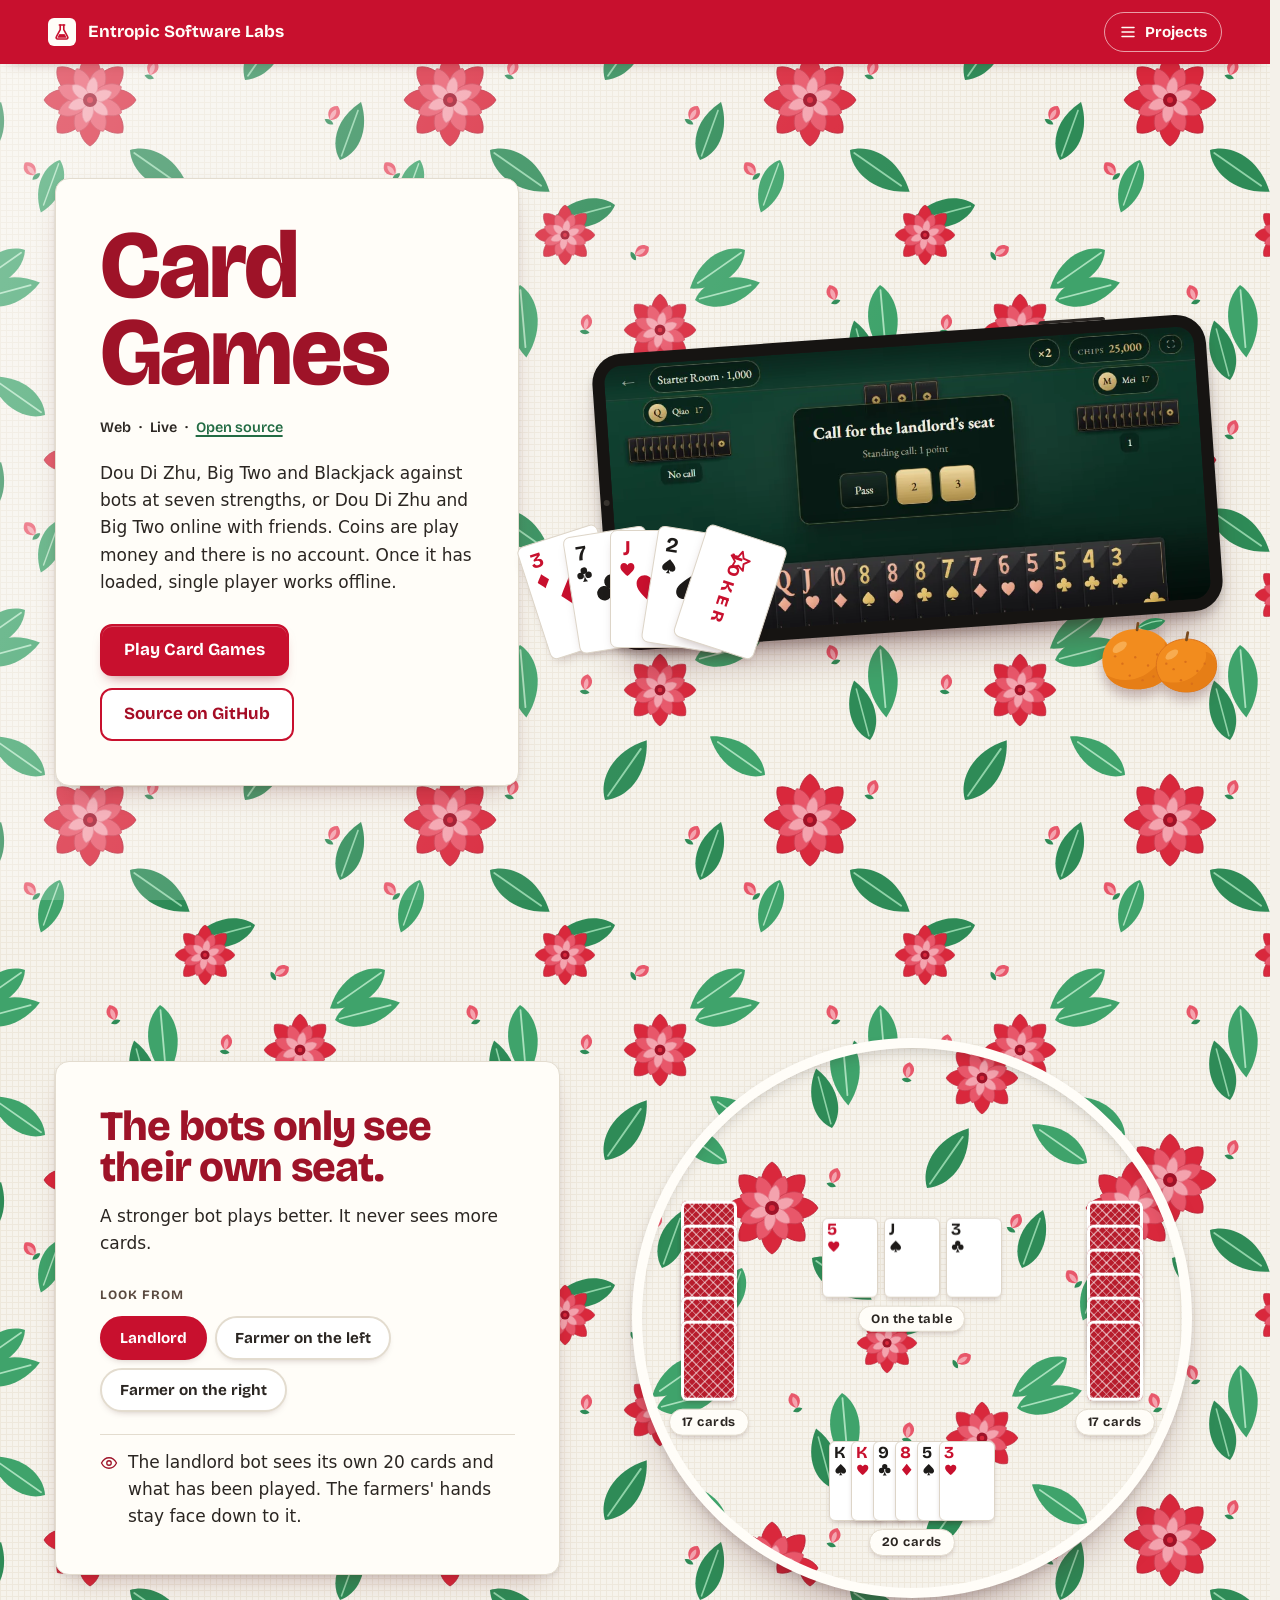
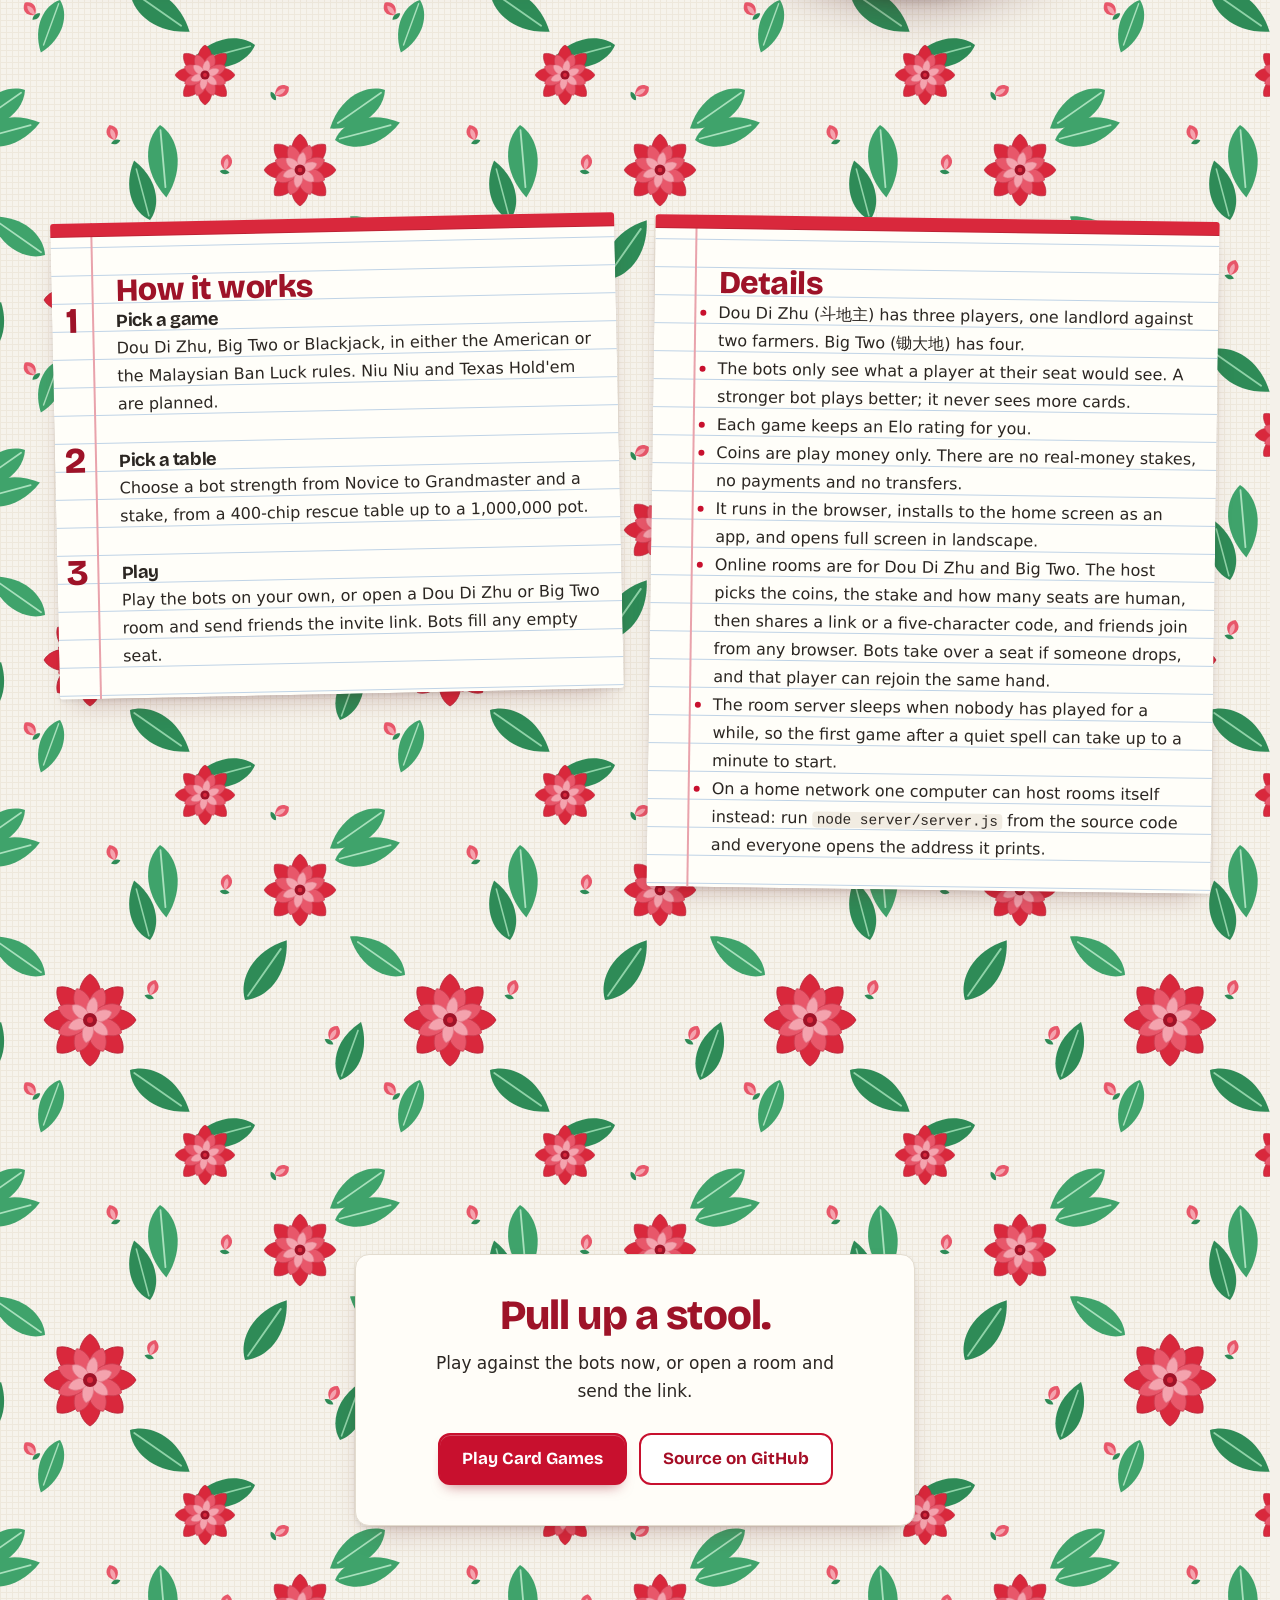
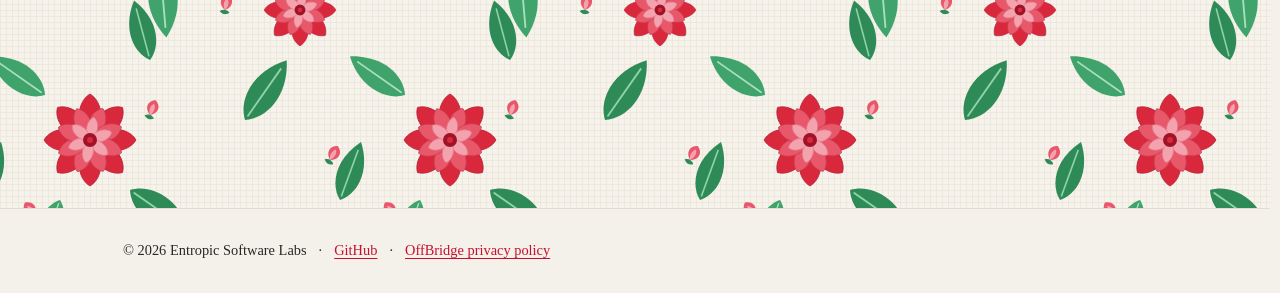
==== commit a785e2ab: "Card Games: desktop section snapping and a red table shell Each section snaps on desktop through the" ====
--- a/card-games/index.html
+++ b/card-games/index.html
@@ -6,7 +6,7 @@
   <title>Card Games &middot; Entropic Software Labs</title>
   <meta name="description" content="Card Games is a web app with Dou Di Zhu, Big Two and Blackjack against bots at seven strengths, plus online rooms for Dou Di Zhu and Big Two. Play-money coins, no account, and it installs to your home screen.">
   <meta name="color-scheme" content="light">
-  <meta name="theme-color" content="#F4F1EA">
+  <meta name="theme-color" content="#C8102E">
   <link rel="canonical" href="https://entropicsoftwarelabs.com/card-games/">
   <meta property="og:title" content="Card Games &middot; Entropic Software Labs">
   <meta property="og:description" content="Dou Di Zhu, Big Two and Blackjack against bots, or online with friends. Play-money coins and no account.">
@@ -23,11 +23,13 @@
   <link rel="preload" href="/assets/fonts/bricolage-latin.woff2" as="font" type="font/woff2" crossorigin>
   <script src="/js/theme.js"></script>
   <link rel="stylesheet" href="/css/site.css">
+  <link rel="stylesheet" href="/css/segments.css">
   <link rel="stylesheet" href="/css/card-games.css">
   <script src="/js/site.js" defer></script>
   <script src="/js/nav.js" defer></script>
+  <script src="/js/segments.js" defer></script>
 </head>
-<body data-product="card-games">
+<body data-product="card-games" data-rail="off">
   <a class="skip-link" href="#content">Skip to content</a>
   <div class="topbar">
     <div class="container topbar-inner">
@@ -68,7 +70,7 @@
       <symbol id="s-spade" viewBox="0 0 24 24"><path d="M12 1.8C17 7 21.5 10 21.5 14.2c0 2.8-2.2 4.6-4.6 4.6-1.9 0-3.3-.9-4.1-2.2.1 2.4.8 4 2.3 5.4H8.9c1.5-1.4 2.2-3 2.3-5.4-.8 1.3-2.2 2.2-4.1 2.2-2.4 0-4.6-1.8-4.6-4.6C2.5 10 7 7 12 1.8z"/></symbol>
     </svg>
 
-    <section class="cg-hero" aria-labelledby="cg-title">
+    <section class="cg-hero scene" id="hero" aria-labelledby="cg-title">
       <div class="cg-placard cg-hero-card">
         <h1 id="cg-title">Card Games</h1>
         <p class="cg-status"><span>Web</span><span class="cg-dot" aria-hidden="true">&middot;</span><span>Live</span><span class="cg-dot" aria-hidden="true">&middot;</span><a href="https://github.com/josephting1105123/Card-Games" rel="noopener">Open source</a></p>
@@ -106,7 +108,7 @@
       </div>
     </section>
 
-    <section class="cg-fair" aria-labelledby="cg-fair-title">
+    <section class="cg-fair scene" id="fair" aria-labelledby="cg-fair-title">
       <div class="cg-placard cg-fair-panel">
         <h2 id="cg-fair-title">The bots only see their own seat.</h2>
         <p>A stronger bot plays better. It never sees more cards.</p>
@@ -145,7 +147,7 @@
       </div>
     </section>
 
-    <section class="cg-pad">
+    <section class="cg-pad scene" id="pad">
       <article class="cg-sheet cg-sheet--steps" aria-labelledby="cg-how-title">
         <h2 id="cg-how-title">How it works</h2>
         <ol class="cg-steps" role="list">
@@ -178,7 +180,7 @@
       </article>
     </section>
 
-    <section class="cg-close" aria-labelledby="cg-close-title">
+    <section class="cg-close scene" id="close" aria-labelledby="cg-close-title">
       <div class="cg-placard cg-close-card">
         <h2 id="cg-close-title">Pull up a stool.</h2>
         <p>Play against the bots now, or open a room and send the link.</p>
--- a/css/segments.css
+++ b/css/segments.css
@@ -0,0 +1,248 @@
+/* ==========================================================================
+   segments.css — the shared look of js/segments.js: the rail, the pull pill and
+   one-screen scenes. Loaded by every page that loads segments.js.
+   ========================================================================== */
+
+:root { --nav-h: 64px; }
+
+html { scroll-padding-top: var(--nav-h); }
+
+/* --- Rail: a depth track (desktop) -------------------------------------
+   A hairline runs down the left edge and the chapter numbers hang off it in
+   depth, not in a row. segments.js gives each row three numbers: --s, its
+   signed distance from the section in view (negative above, positive below);
+   --d, the same without the sign; and --sg, the sign alone (-1, 0 or 1). The
+   current row (--d: 0) sits at the front, large, sharp and bright. Every step
+   away pushes a row further back (translateZ), so perspective shrinks it and
+   draws it toward the middle, and the opacity falls and the blur grows with
+   it. By --d 4 a row is gone. --sg opens a gap either side of the current row,
+   so its neighbours don't crowd it. The list is turned a little about the line
+   so the whole track leans away from the page. The sideways step in each row
+   cancels the lean's drift, so every number stays on the line, and the steps
+   are sized so the perspective squeeze never closes the gap between rows. ---- */
+
+.seg-rail {
+  position: fixed;
+  left: 32px;
+  top: 50%;
+  z-index: 9;
+  width: 0;
+  height: 0;
+  perspective: 600px;
+  perspective-origin: 0 50%;
+}
+
+.seg-rail ol {
+  margin: 0;
+  padding: 0;
+  list-style: none;
+  transform-style: preserve-3d;
+  transform-origin: 0 0;
+  transform: rotateY(12deg);
+}
+
+/* The track: 70vh of hairline centred on the row in view, fading at both ends. */
+.seg-rail ol::before {
+  content: "";
+  position: absolute;
+  left: 0;
+  top: -35vh;
+  width: 1px;
+  height: 70vh;
+  background: var(--hairline-strong);
+  -webkit-mask-image: linear-gradient(to bottom, transparent, #000 25%, #000 75%, transparent);
+  mask-image: linear-gradient(to bottom, transparent, #000 25%, #000 75%, transparent);
+}
+
+/* Opacity is the max of three lines (1, .55, .32, .18 at --d 0 to 3), cut off
+   to nothing at 4. Blur is capped at --d 4 so a row is never smeared further. */
+.seg-rail li {
+  position: absolute;
+  left: 0;
+  top: 0;
+  width: 0;
+  height: 0;
+  transform: translateY(calc(var(--s, 0) * 56px + var(--sg, 0) * 24px))
+    translateX(calc(min(var(--d, 0), 4) * 10.63px))
+    translateZ(calc(min(var(--d, 0), 4) * -50px));
+  opacity: calc(max(1 - var(--d, 0) * .45, .78 - var(--d, 0) * .23, .6 - var(--d, 0) * .14)
+    * clamp(0, 4 - var(--d, 0), 1));
+  filter: blur(calc(min(var(--d, 0), 4) * .45px));
+  transition: transform 700ms cubic-bezier(.2, .8, .2, 1), opacity 700ms cubic-bezier(.2, .8, .2, 1),
+    filter 700ms cubic-bezier(.2, .8, .2, 1);
+}
+
+/* Pointing at a row brings it forward, as long as it is still on the track. */
+.seg-rail li:hover,
+.seg-rail li:focus-within { opacity: 1; filter: none; }
+
+/* A row past --d 3 is scaled to nothing, not just faded, so the invisible ones
+   stacked behind the visible ones can't be clicked. */
+.seg-rail a {
+  position: absolute;
+  left: 0;
+  top: 0;
+  display: flex;
+  align-items: center;
+  gap: 8px;
+  padding: 6px 10px 6px 16px;
+  white-space: nowrap;
+  color: var(--text-3);
+  text-decoration: none;
+  line-height: 1;
+  transform: translateY(-50%) scale(clamp(0, calc((4 - var(--d, 0)) * 100), 1));
+  transform-origin: 0 50%;
+  transition: transform 700ms cubic-bezier(.2, .8, .2, 1);
+}
+
+.seg-rail__n {
+  flex: none;
+  width: 54px;
+  font-family: var(--sans);
+  font-size: 1.05rem;
+  font-weight: 500;
+  font-variant-numeric: tabular-nums;
+  transition: font-size 500ms var(--ease), color 280ms var(--ease-std);
+}
+
+.seg-rail__t {
+  min-width: 0;
+  max-width: 110px;
+  overflow: hidden;
+  text-overflow: ellipsis;
+  font-size: .95rem;
+  transition: color 280ms var(--ease-std), font-weight 200ms var(--ease-std);
+}
+
+.seg-rail a:hover .seg-rail__n,
+.seg-rail a:hover .seg-rail__t { color: var(--text); }
+
+/* The marker for the row in view: a dot sitting on the track. */
+.seg-rail a::before {
+  content: "";
+  position: absolute;
+  left: -4px;
+  top: 50%;
+  width: 8px;
+  height: 8px;
+  margin-top: -4px;
+  border-radius: 50%;
+  background: var(--accent-text);
+  transform: scale(0);
+  transition: transform 500ms cubic-bezier(.2, .8, .2, 1);
+}
+
+.seg-rail a[aria-current]::before { transform: scale(1); }
+
+.seg-rail a[aria-current] .seg-rail__n {
+  font-size: 2.6rem;
+  font-weight: 700;
+  color: var(--accent-text);
+}
+
+.seg-rail a[aria-current] .seg-rail__t {
+  font-weight: 600;
+  color: var(--text);
+}
+
+/* Keep the page clear of the track where the side margins are thin. The widest
+   row is the current one: 16px of padding, the 54px number, an 8px gap, the
+   title at its cap and 10px of padding, all leaning away so it reads about
+   10% narrower than that. The strip reserved here is wider than that at each
+   step, and the title cap comes down with it. A page whose <body> has data-rail="off"
+   gets no rail and no gutter. */
+@media (max-width: 1859px) {
+  html.is-segmented body:not([data-rail="off"]) main,
+  html.is-segmented body:not([data-rail="off"]) header.scene { padding-left: 290px; }
+}
+
+@media (max-width: 1399px) {
+  .seg-rail__t { max-width: 100px; }
+
+  html.is-segmented body:not([data-rail="off"]) main,
+  html.is-segmented body:not([data-rail="off"]) header.scene { padding-left: 246px; }
+}
+
+@media (max-width: 1199px) {
+  .seg-rail { left: 24px; }
+  .seg-rail__t { max-width: 90px; }
+
+  html.is-segmented body:not([data-rail="off"]) main,
+  html.is-segmented body:not([data-rail="off"]) header.scene { padding-left: 202px; }
+}
+
+/* --- Pull pill: how far the page has been pushed toward the next section - */
+
+.seg-pull {
+  position: fixed;
+  left: 50%;
+  bottom: 24px;
+  z-index: 12;
+  display: flex;
+  flex-direction: column;
+  align-items: center;
+  gap: 6px;
+  padding: 10px 16px 12px;
+  border-radius: var(--r-pill);
+  background: var(--card);
+  color: var(--text);
+  border: 1px solid var(--hairline-strong);
+  box-shadow: 0 6px 24px rgba(0, 0, 0, .18);
+  font-family: var(--sans);
+  font-size: .82rem;
+  font-weight: 600;
+  opacity: 0;
+  transform: translate(-50%, 12px);
+  transition: opacity .18s ease, transform .18s ease;
+  pointer-events: none;
+}
+
+.seg-pull.is-up {
+  bottom: auto;
+  top: calc(var(--nav-h) + 16px);
+  transform: translate(-50%, -12px);
+}
+
+.seg-pull.is-on { opacity: 1; transform: translate(-50%, 0); }
+
+.seg-pull__track {
+  width: 150px;
+  height: 3px;
+  border-radius: var(--r-pill);
+  background: var(--hairline-strong);
+  overflow: hidden;
+}
+
+.seg-pull__fill {
+  display: block;
+  height: 100%;
+  background: var(--accent);
+  transform-origin: left center;
+  transform: scaleX(0);
+  transition: transform .08s linear;
+}
+
+/* --- Segmented layout: one screen per section -------------------------- */
+
+html.is-segmented .scene {
+  min-height: calc(100svh - var(--nav-h));
+  display: flex;
+  flex-direction: column;
+  justify-content: center;
+  padding-block: clamp(1.25rem, .5rem + 2vh, 2.5rem);
+}
+
+/* A project row is a grid of media + text, so it centres as a grid rather than turning into a flex column. */
+html.is-segmented .project.scene { display: grid; align-content: center; }
+
+@media (prefers-reduced-motion: reduce) {
+  .seg-rail li,
+  .seg-rail__n,
+  .seg-rail__t,
+  .seg-rail a::before,
+  .seg-rail a,
+  .seg-pull,
+  .seg-pull__fill {
+    transition: none;
+  }
+}
--- a/css/card-games.css
+++ b/css/card-games.css
@@ -528,3 +528,157 @@
 .cg-close-card h2{font-size:clamp(2rem,5vw,2.6rem)}
 .cg-close-card p{margin:14px auto 0;max-width:40ch}
 .cg-close-card .cg-actions{justify-content:center}
+
+/* Desktop snapping: segments.js adds html.is-segmented on desktop only. Sections abut; each keeps its own grid. */
+html.is-segmented .cg-main{padding-bottom:0}
+html.is-segmented .cg-main > section + section{margin-top:0}
+html.is-segmented .cg-main > .cg-hero.scene,
+html.is-segmented .cg-main > .cg-fair.scene,
+html.is-segmented .cg-main > .cg-pad.scene,
+html.is-segmented .cg-main > .cg-close.scene{display:grid;align-content:center;justify-content:normal}
+html.is-segmented .cg-main > .cg-hero.scene{padding-block:clamp(1.25rem,.5rem + 2vh,2.5rem);justify-content:space-between}
+
+/* Shell: top bar and Projects drawer in the open-house-table look */
+:root:root:root body[data-product="card-games"]{
+  --bg:#FFFDF8;
+  --surface:#F4F1EA;
+  --card:#FFFDF8;
+  --text:#2B2622;
+  --text-2:#5A4A40;
+  --text-3:#5A4A40;
+  --hairline:#E3DCCF;
+  --hairline-strong:#BFB3A3;
+  --accent:#C8102E;
+  --accent-text:#9E1328;
+  --accent-on:#FFFDF8;
+  --accent-muted:rgba(200,16,46,.10);
+}
+
+/* Top bar: a red banner strip over the table */
+body[data-product="card-games"] .topbar{
+  background:var(--cg-stool);
+  border-bottom:0;
+  box-shadow:0 6px 14px -10px rgba(90,20,20,.5);
+}
+body[data-product="card-games"] .topbar .brand,
+body[data-product="card-games"] .topbar .brand-text{
+  color:#FFFDF8;
+  font-family:var(--cg-display);
+  font-weight:700;
+}
+body[data-product="card-games"] .topbar .mark{
+  background:#FFFDF8;
+  color:#C8102E;
+  border:0;
+  border-radius:6px;
+}
+body[data-product="card-games"] .topbar .mark svg{color:#C8102E;stroke:currentColor}
+body[data-product="card-games"] .topbar .menu-btn{
+  background:transparent;
+  color:#FFFDF8;
+  border:1.5px solid rgba(255,253,248,.6);
+  border-radius:999px;
+  font-family:var(--cg-display);
+  font-weight:700;
+}
+body[data-product="card-games"] .topbar .menu-btn:hover{background:rgba(255,253,248,.14)}
+body[data-product="card-games"] .topbar :focus-visible{outline:3px solid #FFFDF8;outline-offset:2px}
+body[data-product="card-games"] .theme-toggle{display:none}
+
+/* Drawer: a sheet of card stock */
+body[data-product="card-games"] dialog.drawer{
+  background:#FFFDF8;
+  color:#2B2622;
+  border-left:0;
+  font-family:system-ui,-apple-system,"Segoe UI",Roboto,sans-serif;
+}
+body[data-product="card-games"] dialog.drawer.open{box-shadow:-12px 0 32px -10px rgba(90,20,20,.35)}
+body[data-product="card-games"] dialog.drawer::backdrop{background:rgba(43,38,34,.5)}
+body[data-product="card-games"] dialog.drawer :focus-visible{outline:3px solid var(--cg-leaf);outline-offset:2px}
+body[data-product="card-games"] .drawer-head{
+  background:var(--cg-stool);
+  border-bottom:0;
+}
+body[data-product="card-games"] .drawer-head h2{
+  color:#FFFDF8;
+  font-family:var(--cg-display);
+  font-weight:800;
+  font-size:1.6rem;
+}
+body[data-product="card-games"] .drawer-head :focus-visible{outline:3px solid #FFFDF8;outline-offset:2px}
+body[data-product="card-games"] .drawer-close{
+  background:transparent;
+  color:#FFFDF8;
+  border:1.5px solid rgba(255,253,248,.6);
+  border-radius:999px;
+}
+body[data-product="card-games"] .drawer-close svg{color:#FFFDF8;stroke:currentColor}
+body[data-product="card-games"] .drawer-close:hover{background:rgba(255,253,248,.14)}
+
+body[data-product="card-games"] .view-switch{
+  background:#F4F1EA;
+  border:1px solid var(--cg-edge);
+  border-radius:999px;
+}
+body[data-product="card-games"] .view-switch button{
+  background:transparent;
+  color:#2B2622;
+  border:0;
+  border-radius:999px;
+  font-family:system-ui,-apple-system,"Segoe UI",Roboto,sans-serif;
+}
+body[data-product="card-games"] .view-switch button[aria-pressed="true"]{
+  background:var(--cg-stool);
+  color:#FFFFFF;
+}
+
+body[data-product="card-games"] .drawer-group h3{
+  color:var(--cg-deep);
+  font-family:var(--cg-display);
+  font-weight:800;
+  text-transform:none;
+  letter-spacing:0;
+}
+body[data-product="card-games"] .drawer-group h3::after{background:var(--cg-edge);height:1px}
+body[data-product="card-games"] .drawer-link{
+  color:#2B2622;
+  border-radius:10px;
+}
+body[data-product="card-games"] .drawer-link:hover{background:#F4F1EA}
+body[data-product="card-games"] .drawer-link[aria-current="page"]{background:rgba(200,16,46,.08)}
+body[data-product="card-games"] .drawer-link[aria-current="page"] .drawer-name{color:var(--cg-deep)}
+body[data-product="card-games"] .drawer-name{color:#2B2622}
+body[data-product="card-games"] .drawer-meta{color:#5A4A40}
+body[data-product="card-games"] .src-badge{
+  background:transparent;
+  color:#C8102E;
+  border:1.5px solid #C8102E;
+}
+body[data-product="card-games"] .src-badge.src-closed{
+  color:#5A4A40;
+  border:1.5px dashed #5A4A40;
+}
+body[data-product="card-games"] .drawer-foot{border-top:1px solid var(--cg-edge)}
+body[data-product="card-games"] .drawer-foot .drawer-all{
+  display:flex;
+  align-items:center;
+  justify-content:center;
+  min-height:48px;
+  padding:0 24px;
+  background:var(--cg-stool);
+  color:#FFFFFF;
+  border:2px solid var(--cg-stool);
+  border-radius:999px;
+  font-family:var(--cg-display);
+  font-weight:700;
+  text-align:center;
+  text-decoration:none;
+}
+body[data-product="card-games"] .drawer-foot .drawer-all:hover{background:#A50D25;border-color:#A50D25;color:#FFFFFF}
+
+@media (prefers-reduced-motion:no-preference){
+  body[data-product="card-games"] .topbar .menu-btn,
+  body[data-product="card-games"] .drawer-close,
+  body[data-product="card-games"] .drawer-link,
+  body[data-product="card-games"] .drawer-foot .drawer-all{transition:background-color 160ms ease,border-color 160ms ease}
+}
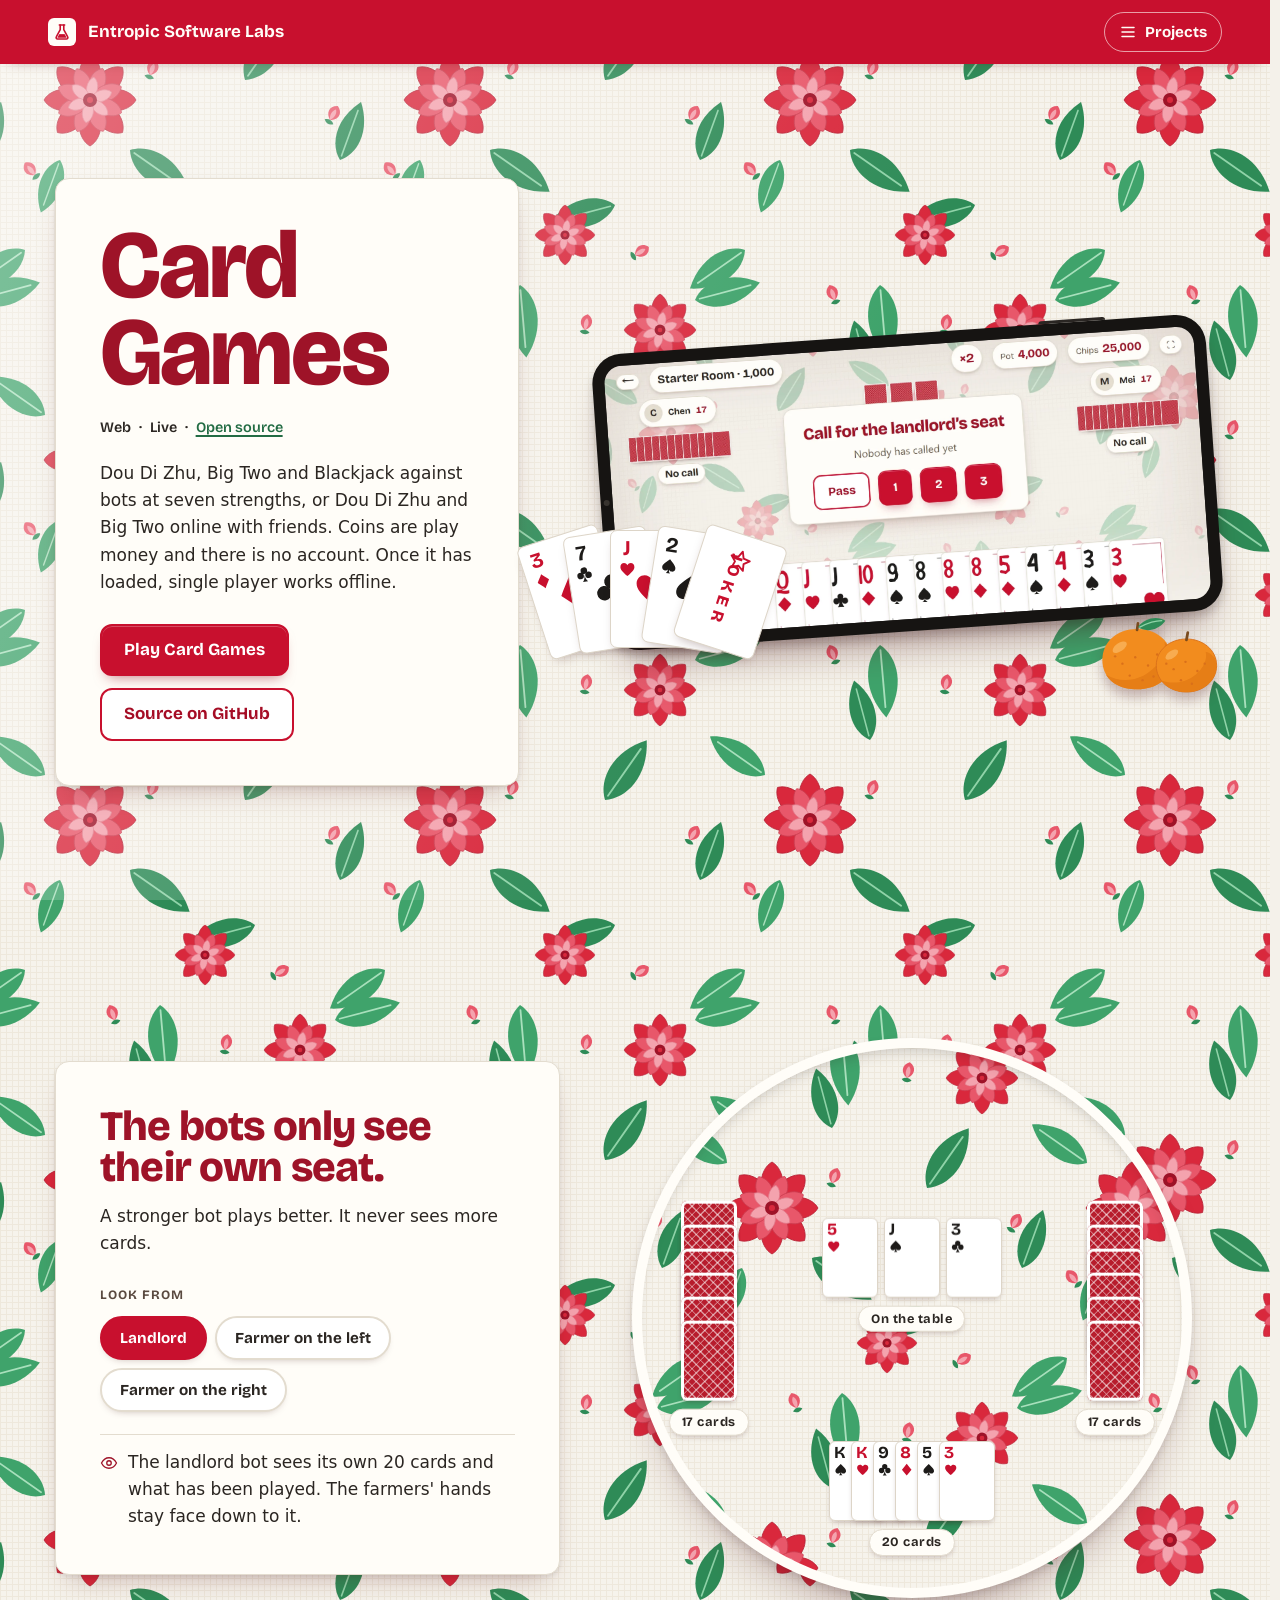
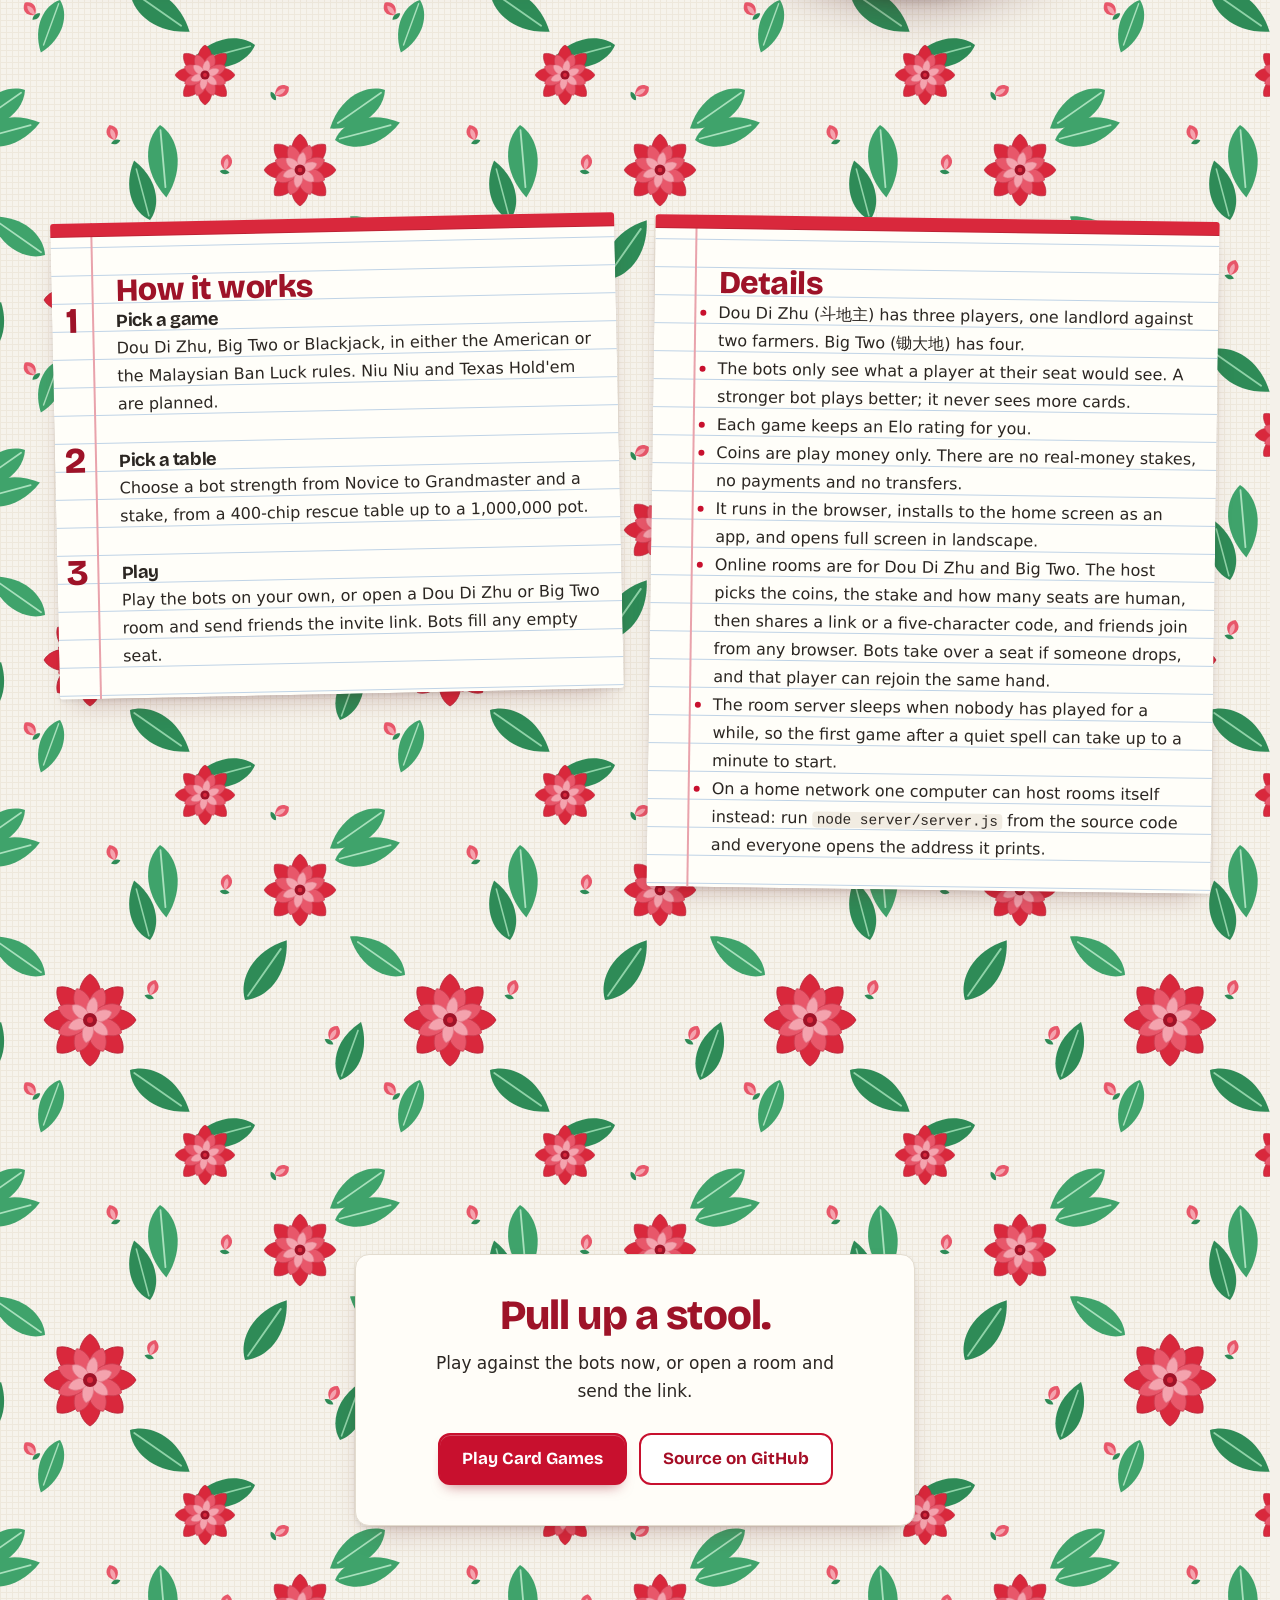
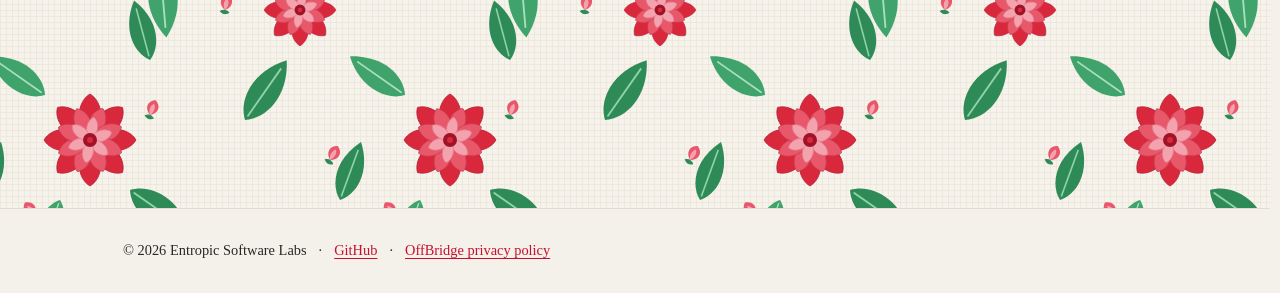
==== commit e0ee5226: "Card Games: reshoot the phone screenshot in the new table look The Card Games app moved to the light" ====
--- a/card-games/index.html
+++ b/card-games/index.html
@@ -13,7 +13,7 @@
   <meta property="og:url" content="https://entropicsoftwarelabs.com/card-games/">
   <meta property="og:type" content="website">
   <meta property="og:site_name" content="Entropic Software Labs">
-  <meta property="og:image" content="https://entropicsoftwarelabs.com/assets/og/card-games.jpg">
+  <meta property="og:image" content="https://entropicsoftwarelabs.com/assets/og/card-games-2.jpg">
   <meta property="og:image:width" content="1200">
   <meta property="og:image:height" content="630">
   <meta property="og:image:alt" content="Card Games: a Dou Di Zhu table at phone size, next to the app name and tagline">
@@ -82,7 +82,7 @@
       </div>
       <div class="cg-stage">
         <div class="cg-phone">
-          <img src="/assets/shots/card-games-table.webp" width="844" height="390" alt="A Dou Di Zhu hand at phone size: the bid panel over the felt, two opponents' card backs and the player's 17 cards">
+          <img src="/assets/shots/card-games-bid.webp" width="844" height="390" alt="A Dou Di Zhu hand at phone size: the bid panel over the tablecloth, two opponents' card backs and the player's 17 cards">
         </div>
         <div class="cg-hand" aria-hidden="true">
           <div class="cg-pcard is-red"><span class="cg-corner"><b>3</b><svg class="cg-suit" viewBox="0 0 24 24" aria-hidden="true" focusable="false"><use href="#s-diamond"/></svg></span><svg class="cg-suit cg-pip" viewBox="0 0 24 24" aria-hidden="true" focusable="false"><use href="#s-diamond"/></svg><span class="cg-corner cg-corner--end"><b>3</b><svg class="cg-suit" viewBox="0 0 24 24" aria-hidden="true" focusable="false"><use href="#s-diamond"/></svg></span></div>
